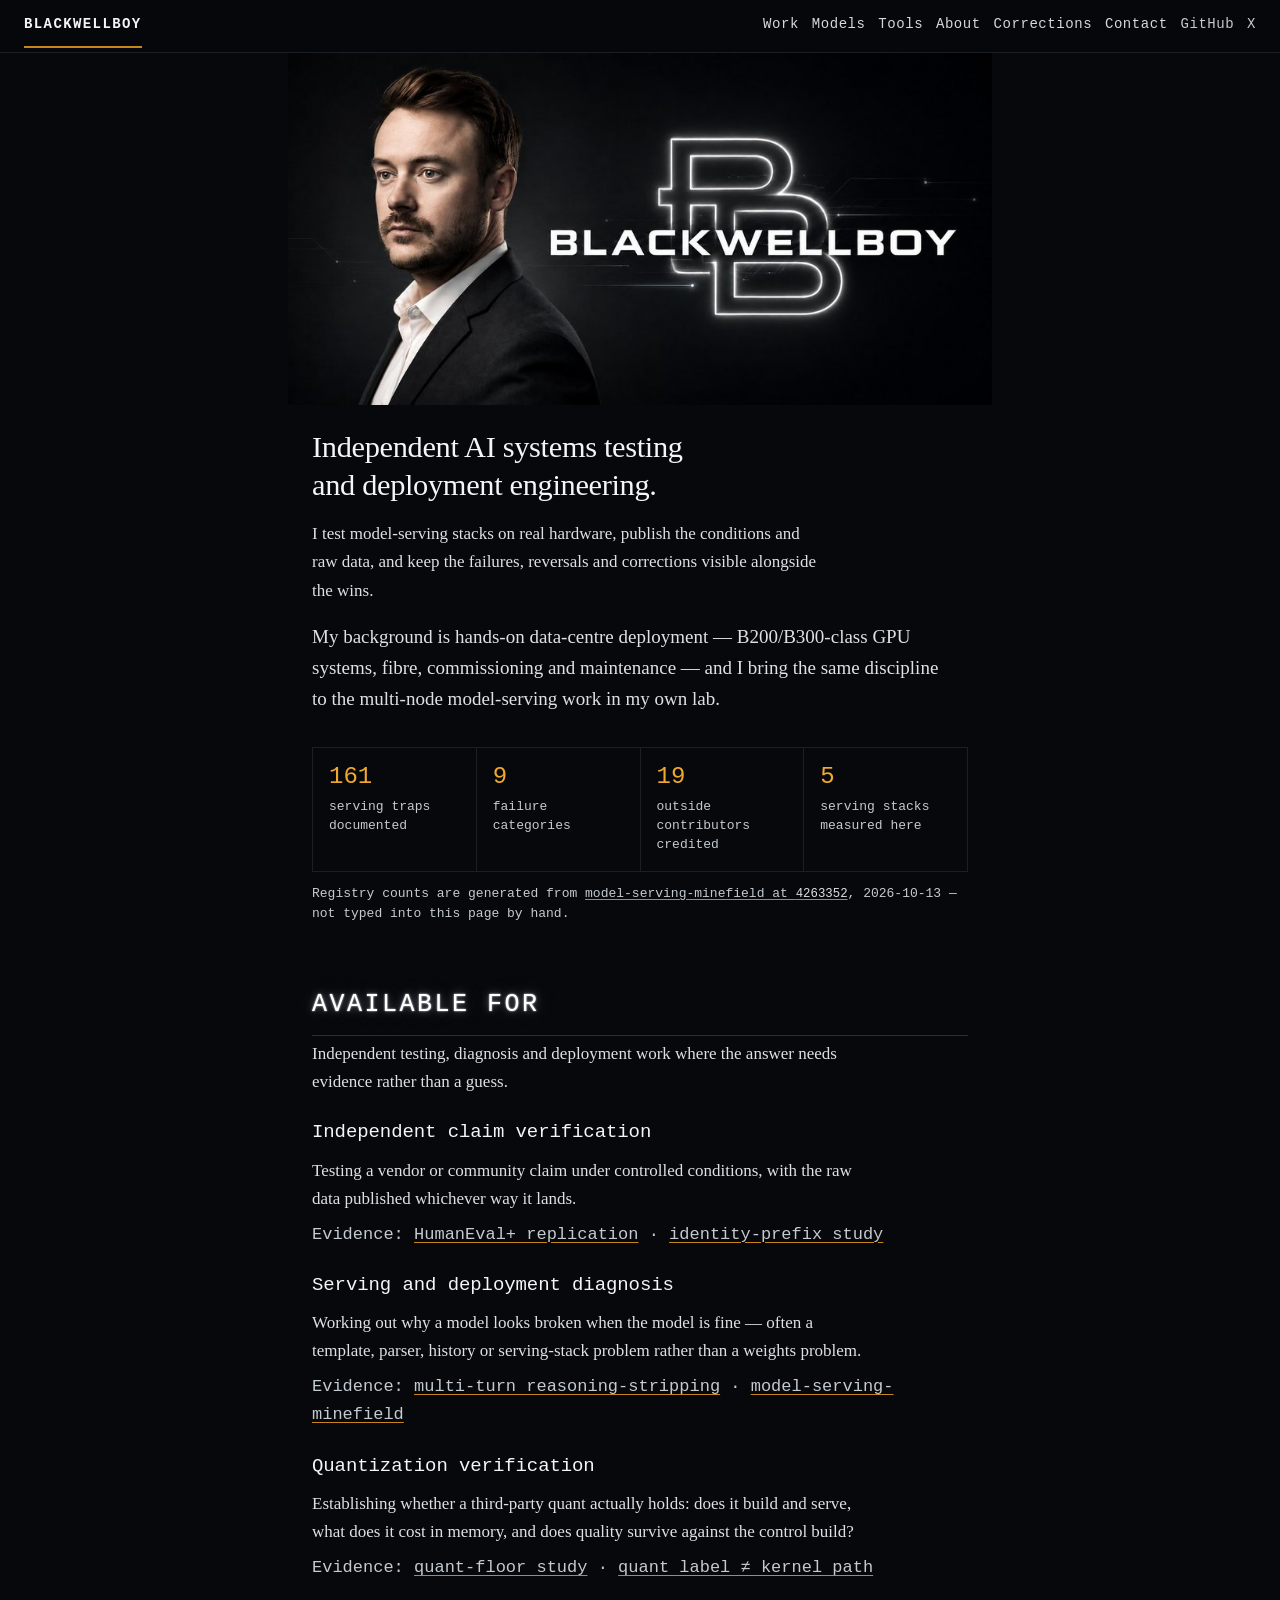
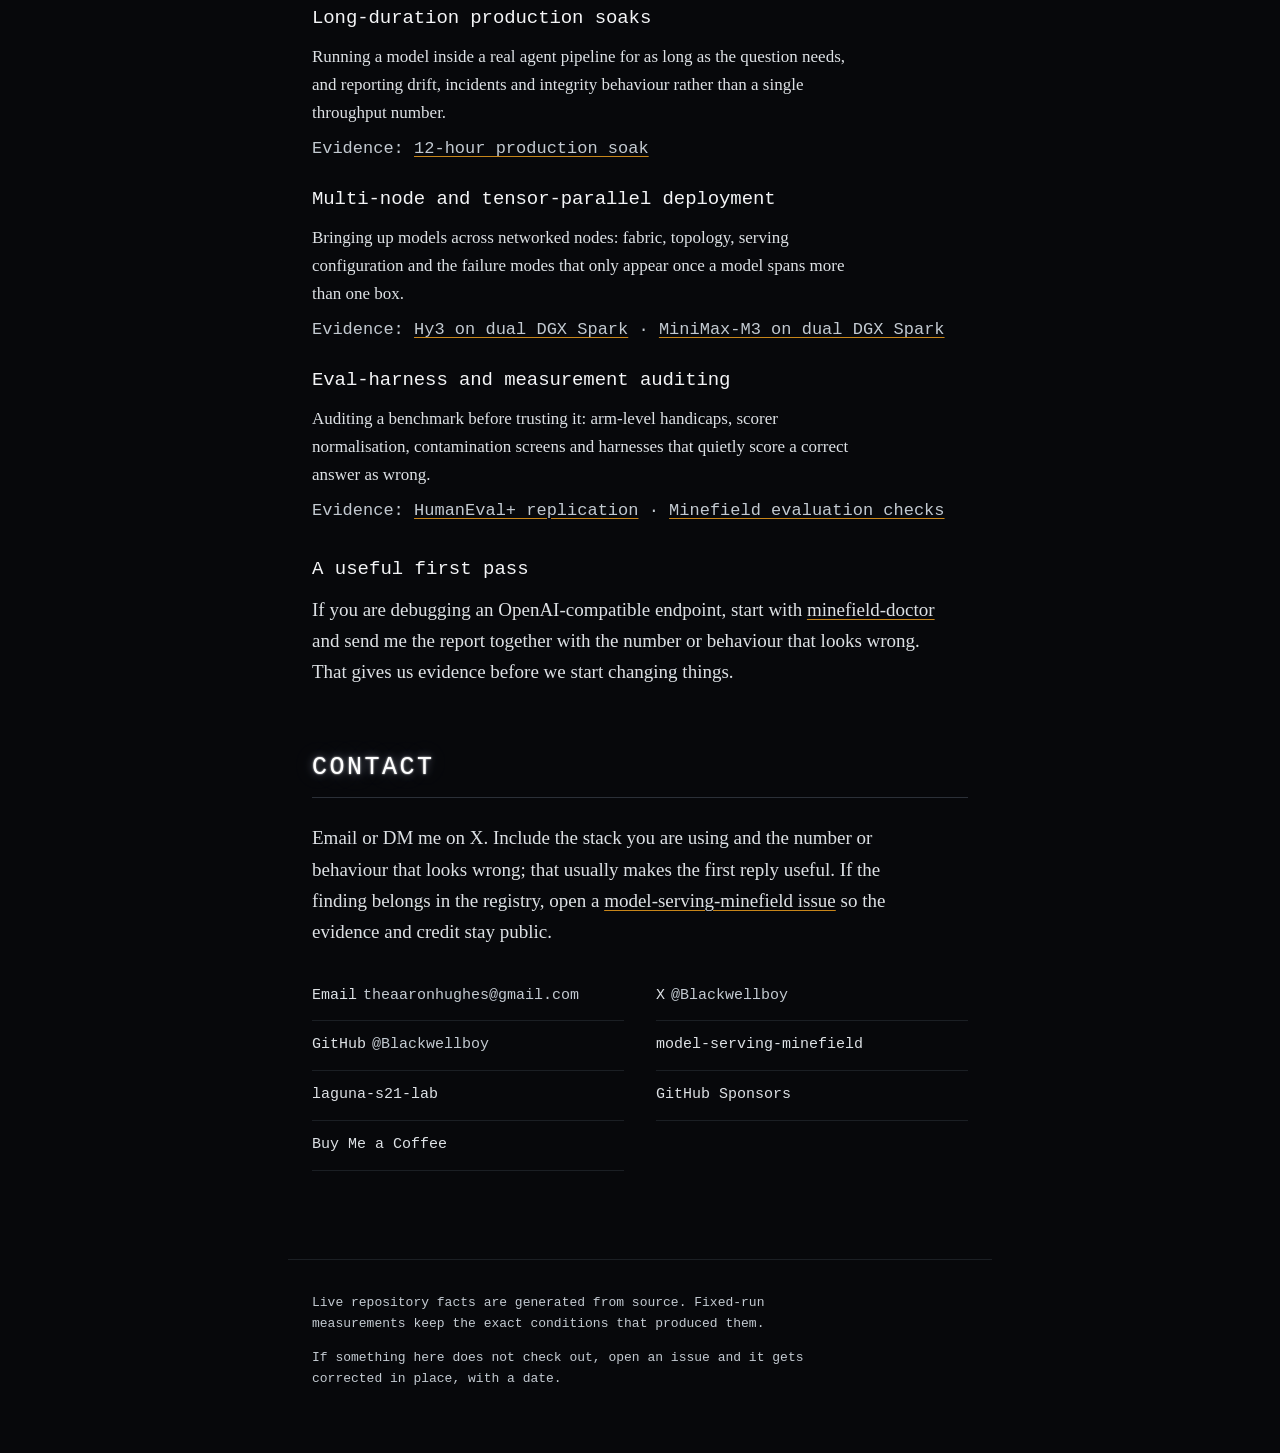
==== index.html @ 688341ec "build: regenerate from registry 4263352" ====
<!DOCTYPE html>
<html lang="en">
<head>
<meta charset="utf-8">
<meta name="viewport" content="width=device-width, initial-scale=1">
<title>Blackwellboy — independent AI systems testing and deployment engineering</title>
<meta name="description" content="Independent AI systems testing, model-serving diagnosis and multi-node deployment engineering. Reproducible measurements, raw data, public corrections and deployment recipes from real hardware.">
<meta name="color-scheme" content="dark">
<meta property="og:type" content="website">
<meta property="og:site_name" content="Blackwellboy">
<meta property="og:title" content="Blackwellboy">
<meta property="og:description" content="Independent AI systems testing and deployment engineering, with reproducible measurements, raw data and public corrections.">
<meta property="og:url" content="https://blackwellboy.github.io/">
<meta property="og:image" content="https://blackwellboy.github.io/blackwellboy.jpg">
<meta property="og:image:width" content="1774">
<meta property="og:image:height" content="887">
<meta property="og:image:alt" content="Blackwellboy">
<meta name="twitter:card" content="summary_large_image">
<meta name="twitter:site" content="@Blackwellboy">
<meta name="twitter:title" content="Blackwellboy">
<meta name="twitter:description" content="Independent AI systems testing and deployment engineering, with reproducible measurements and raw data.">
<meta name="twitter:image" content="https://blackwellboy.github.io/blackwellboy.jpg">
<link rel="canonical" href="https://blackwellboy.github.io/">
<link rel="stylesheet" href="site.css">
</head>
<body>

<nav class="nav" aria-label="Primary">
  <div class="nav-in">
    <a href="index.html" class="brand" aria-current="page">BLACKWELLBOY</a>
    <div class="nav-links">
      <a href="work.html">Work</a>
      <a href="models.html">Models</a>
      <a href="tools.html">Tools</a>
      <a href="about.html">About</a>
      <a href="corrections.html">Corrections</a>
      <a href="index.html#contact">Contact</a>
      <a href="https://github.com/Blackwellboy" class="ext">GitHub</a>
      <a href="https://x.com/Blackwellboy" class="ext x-link">X</a>
    </div>
  </div>
</nav>

<img id="top" class="plate" src="blackwellboy-1400.jpg"
     srcset="blackwellboy-600.jpg 600w, blackwellboy-900.jpg 900w, blackwellboy-1400.jpg 1400w"
     sizes="(min-width: 44em) 44rem, 100vw"
     alt="Blackwellboy" width="1774" height="887" fetchpriority="high" decoding="async">

<main>

  <div class="hero">
    <h1>Independent AI systems testing and deployment engineering.</h1>
    <p class="lede">I test model-serving stacks on real hardware, publish the conditions and raw data, and keep the failures, reversals and corrections visible alongside the wins.</p>
    <p>My background is hands-on data-centre deployment — B200/B300-class GPU systems, fibre, commissioning and maintenance — and I bring the same discipline to the multi-node model-serving work in my own lab.</p>

    <div class="stats">
      <div class="stat"><b>161</b><span>serving traps documented</span></div>
      <div class="stat"><b>9</b><span>failure categories</span></div>
      <div class="stat"><b>19</b><span>outside contributors credited</span></div>
      <div class="stat"><b>5</b><span>serving stacks measured here</span></div>
    </div>
    <p class="counted-at">Registry counts are generated from <a href="https://github.com/Blackwellboy/model-serving-minefield/tree/4263352ed2f170974c61ae621067e58effdcd485">model-serving-minefield at <code>4263352</code></a>, 2026-10-13 — not typed into this page by hand.</p>
  </div>

  <section id="available">
    <h2>Available for</h2>
    <p class="sub">Independent testing, diagnosis and deployment work where the answer needs evidence rather than a guess.</p>

    <div class="caps">
      <div class="cap">
        <h3>Independent claim verification</h3>
        <p>Testing a vendor or community claim under controlled conditions, with the raw data published whichever way it lands.</p>
        <p class="proof">Evidence: <a href="work.html#humaneval">HumanEval+ replication</a> · <a href="work.html#identity-prefix">identity-prefix study</a></p>
      </div>

      <div class="cap">
        <h3>Serving and deployment diagnosis</h3>
        <p>Working out why a model looks broken when the model is fine — often a template, parser, history or serving-stack problem rather than a weights problem.</p>
        <p class="proof">Evidence: <a href="work.html#reasoning-stripping">multi-turn reasoning-stripping</a> · <a href="tools.html">model-serving-minefield</a></p>
      </div>

      <div class="cap">
        <h3>Quantization verification</h3>
        <p>Establishing whether a third-party quant actually holds: does it build and serve, what does it cost in memory, and does quality survive against the control build?</p>
        <p class="proof">Evidence: <a href="https://github.com/Blackwellboy/laguna-s21-lab/tree/main/quant-floor">quant-floor study</a> · <a href="https://github.com/Blackwellboy/model-serving-minefield/blob/main/traps/quantization/10-quant-label-is-not-the-kernel-path.md">quant label ≠ kernel path</a></p>
      </div>

      <div class="cap">
        <h3>Long-duration production soaks</h3>
        <p>Running a model inside a real agent pipeline for as long as the question needs, and reporting drift, incidents and integrity behaviour rather than a single throughput number.</p>
        <p class="proof">Evidence: <a href="work.html#soak">12-hour production soak</a></p>
      </div>

      <div class="cap">
        <h3>Multi-node and tensor-parallel deployment</h3>
        <p>Bringing up models across networked nodes: fabric, topology, serving configuration and the failure modes that only appear once a model spans more than one box.</p>
        <p class="proof">Evidence: <a href="work.html#hy3">Hy3 on dual DGX Spark</a> · <a href="work.html#minimax">MiniMax-M3 on dual DGX Spark</a></p>
      </div>

      <div class="cap">
        <h3>Eval-harness and measurement auditing</h3>
        <p>Auditing a benchmark before trusting it: arm-level handicaps, scorer normalisation, contamination screens and harnesses that quietly score a correct answer as wrong.</p>
        <p class="proof">Evidence: <a href="work.html#humaneval">HumanEval+ replication</a> · <a href="tools.html">Minefield evaluation checks</a></p>
      </div>
    </div>

    <h3 class="sh">A useful first pass</h3>
    <p>If you are debugging an OpenAI-compatible endpoint, start with <a href="https://github.com/Blackwellboy/model-serving-minefield/tree/main/doctor">minefield-doctor</a> and send me the report together with the number or behaviour that looks wrong. That gives us evidence before we start changing things.</p>
  </section>

  <section id="contact">
    <h2>Contact</h2>
    <p>Email or DM me on X. Include the stack you are using and the number or behaviour that looks wrong; that usually makes the first reply useful. If the finding belongs in the registry, open a <a href="https://github.com/Blackwellboy/model-serving-minefield/issues/new/choose">model-serving-minefield issue</a> so the evidence and credit stay public.</p>

    <div class="links" style="margin-top:var(--s5)">
      <a href="mailto:theaaronhughes@gmail.com">Email <span class="host">theaaronhughes@gmail.com</span></a>
      <a href="https://x.com/Blackwellboy">X <span class="host">@Blackwellboy</span></a>
      <a href="https://github.com/Blackwellboy">GitHub <span class="host">@Blackwellboy</span></a>
      <a href="https://github.com/Blackwellboy/model-serving-minefield">model-serving-minefield</a>
      <a href="https://github.com/Blackwellboy/laguna-s21-lab">laguna-s21-lab</a>
      <a href="https://github.com/sponsors/Blackwellboy">GitHub Sponsors</a>
      <a href="https://buymeacoffee.com/blackwellboy">Buy Me a Coffee</a>
    </div>
  </section>

</main>

<footer>
  <p>Live repository facts are generated from source. Fixed-run measurements keep the exact conditions that produced them.</p>
  <p>If something here does not check out, open an issue and it gets corrected in place, with a date.</p>
</footer>

</body>
</html>
---- site.css ----
/* ------------------------------------------------------------------
   Shared Blackwellboy site styles.
   Keep the existing colour system, typography and front-page masthead.
   ------------------------------------------------------------------ */
:root {
  --ground:      #07080b;
  --raise:       #0d0f13;
  --ink:         #f4f5f7;
  --body:        #dde1e5;
  --muted:       #c3cad1;
  --sodium:      #f0a92e;
  --sodium-deep: #c8861a;
  --rule:        #1b1f24;
  --rule-lit:    #2b3038;

  --neon:
    0 0 2px  rgba(255, 255, 255, .95),
    0 0 9px  rgba(226, 236, 255, .42),
    0 0 24px rgba(198, 216, 255, .22),
    0 0 52px rgba(170, 198, 255, .12);

  --serif: Charter, "Bitstream Charter", "Sitka Text", Cambria, Georgia, serif;
  --mono: ui-monospace, "Cascadia Mono", "SF Mono", Menlo, Consolas, monospace;

  --s1: .25rem; --s2: .5rem; --s3: .75rem; --s4: 1rem;
  --s5: 1.5rem; --s6: 2rem; --s7: 3rem; --s8: 4rem; --s9: 5.5rem;

  --shell: 44rem;
  --nav-shell: 82rem;
  --pad: 1.5rem;
  --navh: 3.25rem;
}

*, *::before, *::after { box-sizing: border-box; }
html {
  background: var(--ground);
  -webkit-text-size-adjust: 100%;
  scroll-behavior: smooth;
  scroll-padding-top: calc(var(--navh) + 1rem);
}
@media (prefers-reduced-motion: reduce) { html { scroll-behavior: auto; } }
body {
  margin: 0;
  background: var(--ground);
  color: var(--body);
  font-family: var(--serif);
  font-size: 1.125rem;
  line-height: 1.65;
  font-synthesis-weight: none;
  -webkit-font-smoothing: antialiased;
  overflow-wrap: break-word;
}

a {
  color: inherit;
  text-decoration: underline;
  text-decoration-thickness: 1px;
  text-underline-offset: .18em;
  text-decoration-color: var(--sodium-deep);
}
a:hover { color: var(--sodium); text-decoration-color: var(--sodium); }
a:focus-visible {
  outline: 2px solid var(--sodium);
  outline-offset: 3px;
  border-radius: 2px;
  text-decoration: none;
}

/* --- nav ------------------------------------------------------------ */
.nav {
  position: sticky; top: 0; z-index: 10;
  background: rgba(7, 8, 11, .94);
  border-bottom: 1px solid var(--rule);
  backdrop-filter: saturate(140%) blur(8px);
}
.nav-in {
  max-width: var(--nav-shell); margin: 0 auto; padding: 0 var(--pad);
  min-height: var(--navh);
  display: flex; align-items: center;
}
.nav-links {
  margin-left: auto;
  display: flex; align-items: center; justify-content: flex-end;
  gap: clamp(.65rem, 1vw, 1.05rem);
}
.nav a {
  font-family: var(--mono); font-size: .875rem; letter-spacing: .04em;
  color: #d3d9de;
  text-decoration: none; white-space: nowrap;
  display: flex; align-items: center; min-height: 44px;
  border-bottom: 2px solid transparent;
}
.nav a:hover { color: var(--sodium); border-bottom-color: var(--sodium-deep); }
.nav a[aria-current="page"] { color: var(--ink); border-bottom-color: var(--sodium-deep); }
.nav .brand { flex: 0 0 auto; font-weight: 600; color: var(--ink); letter-spacing: .1em; }
.nav .ext { color: var(--muted); }

/* --- masthead ------------------------------------------------------- */
.plate {
  display: block; width: 100%; height: auto;
  max-width: var(--shell); margin: 0 auto;
  aspect-ratio: 1774 / 887;
}

main { max-width: var(--shell); margin: 0 auto; padding: 0 var(--pad) var(--s8); }
main > section { margin-top: var(--s8); }

.hero { margin-top: var(--s5); }
h1 {
  margin: 0; font-weight: 400;
  font-size: clamp(1.5rem, 1.13rem + 1.6vw, 1.9rem);
  line-height: 1.24; letter-spacing: -.011em;
  color: var(--ink); text-wrap: balance;
}
.lede { margin: var(--s4) 0 0; font-size: 1.0625rem; color: var(--body); max-width: 60ch; }

.page-head {
  margin-top: var(--s7);
  padding-bottom: var(--s6);
  border-bottom: 1px solid var(--rule-lit);
}
.page-head .eyebrow {
  margin: 0 0 var(--s2);
  font-family: var(--mono); font-size: .75rem; line-height: 1.4;
  letter-spacing: .1em; text-transform: uppercase; color: var(--muted);
}
.page-head h1 {
  font-size: clamp(1.8rem, 1.35rem + 2vw, 2.35rem);
  line-height: 1.16;
}
.page-head .lede { max-width: 62ch; }
.page-head + section, .page-head + nav + section { margin-top: var(--s7); }

.stats {
  margin-top: var(--s6);
  display: grid; grid-template-columns: repeat(2, 1fr);
  gap: 1px; background: var(--rule); border: 1px solid var(--rule);
}
.stat { background: var(--ground); padding: var(--s4); }
.stat b {
  display: block; font-family: var(--mono);
  font-size: 1.5rem; font-weight: 500; line-height: 1.1;
  color: var(--sodium); font-variant-numeric: tabular-nums;
}
.stat span {
  display: block; margin-top: var(--s2);
  font-family: var(--mono); font-size: .8125rem; line-height: 1.45; color: var(--muted);
}
.counted-at {
  margin-top: var(--s3);
  font-family: var(--mono); font-size: .8125rem; line-height: 1.6;
  color: var(--muted); max-width: none;
}
.counted-at code { font-family: var(--mono); font-size: .95em; color: var(--body); white-space: nowrap; }

/* --- section headings ----------------------------------------------- */
section > h2 {
  margin: 0 0 var(--s5); padding-bottom: .9rem;
  border-bottom: 1px solid var(--rule-lit);
  font-family: var(--mono);
  font-size: clamp(1.375rem, 1.15rem + .95vw, 1.5625rem);
  font-weight: 500; line-height: 1.25;
  text-transform: uppercase; letter-spacing: .1em;
  color: #fff; text-shadow: var(--neon);
}
.sub {
  margin: calc(var(--s5) * -1 + var(--s1)) 0 var(--s5);
  font-size: 1.0625rem; color: var(--body); max-width: 64ch;
}

p { margin: 0; max-width: 66ch; }
p + p { margin-top: var(--s4); }
h3.sh {
  margin: var(--s6) 0 var(--s3);
  font-family: var(--mono); font-size: 1.1875rem; font-weight: 500;
  line-height: 1.3; color: var(--ink);
}

.card h3, .cap h3, .model-card h3, .compact-card h3, .failure h3, .test-tile h3 {
  margin: 0 0 var(--s3);
  font-family: var(--mono); font-size: 1.1875rem; font-weight: 500;
  line-height: 1.3; letter-spacing: -.005em; color: var(--ink);
}
.card .kicker {
  margin: 0 0 var(--s2);
  font-family: var(--mono); font-size: .75rem; line-height: 1.4;
  letter-spacing: .08em; text-transform: uppercase; color: var(--muted);
}

.cards { display: grid; gap: var(--s4); }
.card {
  background: var(--raise); border: 1px solid var(--rule);
  border-left: 2px solid var(--sodium-deep); padding: var(--s5);
}
.card p:not(.cond) { font-size: 1.0625rem; }
.card.featured { border-left-width: 3px; }

.m {
  font-family: var(--mono); font-weight: 500; font-size: .94em;
  font-variant-numeric: tabular-nums; color: var(--sodium); white-space: nowrap;
}

.cond {
  margin-top: var(--s4); padding-top: var(--s3);
  border-top: 1px solid var(--rule-lit);
  font-family: var(--mono); font-size: .875rem; line-height: 1.6;
  color: var(--muted); font-variant-numeric: tabular-nums;
}
.cond b {
  display: block; font-weight: 500; color: #e8ebee;
  letter-spacing: .06em; text-transform: uppercase;
  font-size: .78rem; margin-bottom: var(--s1);
}

details.evidence {
  margin-top: var(--s4);
  padding-top: var(--s3);
  border-top: 1px solid var(--rule-lit);
  color: var(--muted);
}
details.evidence summary {
  cursor: pointer;
  width: fit-content;
  font-family: var(--mono); font-size: .8125rem; line-height: 1.5;
  letter-spacing: .04em; color: var(--body);
}
details.evidence summary:hover { color: var(--sodium); }
details.evidence .cond { margin-top: var(--s3); padding-top: 0; border-top: 0; }

.caps { display: grid; gap: var(--s5); }
.cap p { font-size: 1.0625rem; }
.proof { margin-top: var(--s2); font-family: var(--mono); font-size: .8125rem; color: var(--muted); }

.plain { margin: 0; padding: 0; list-style: none; display: grid; gap: var(--s4); }
.plain > li { padding-left: var(--s4); border-left: 2px solid var(--rule-lit); max-width: 66ch; }
.plain > li > b { color: var(--ink); font-weight: 600; }

.links { display: grid; grid-template-columns: 1fr; }
.links a {
  padding: var(--s3) 0; border-bottom: 1px solid var(--rule);
  font-family: var(--mono); font-size: .9375rem;
  text-decoration: none; color: var(--body); min-height: 44px;
  display: flex; align-items: center;
}
.links a:hover { color: var(--sodium); }
.links .host { color: var(--muted); margin-left: .4em; }

/* --- section jump --------------------------------------------------- */
.section-jump {
  margin-top: var(--s5);
  display: flex; flex-wrap: wrap; gap: var(--s2);
}
.section-jump a {
  font-family: var(--mono); font-size: .8125rem; text-decoration: none;
  border: 1px solid var(--rule-lit); padding: .45rem .7rem; color: var(--muted);
}
.section-jump a:hover { border-color: var(--sodium-deep); color: var(--sodium); }

/* --- featured work / model receipts -------------------------------- */
.featured-grid, .model-grid { display: grid; gap: var(--s4); }
.model-card {
  background: var(--raise); border: 1px solid var(--rule); border-left: 3px solid var(--sodium-deep);
  padding: var(--s5);
}
.model-card > p { font-size: 1.0625rem; }
.model-top {
  display: flex; gap: var(--s3); align-items: center; justify-content: space-between;
  flex-wrap: wrap; margin-bottom: var(--s3);
}
.badge {
  display: inline-block; width: fit-content;
  font-family: var(--mono); font-size: .7rem; line-height: 1.3;
  letter-spacing: .075em; text-transform: uppercase;
  color: #f2d39e; border: 1px solid #5d431f; background: #151109;
  padding: .28rem .46rem;
}
.badge.quiet { color: var(--muted); border-color: var(--rule-lit); background: transparent; }
.model-size {
  font-family: var(--mono); font-size: .78rem; color: var(--muted);
}
.receipt {
  margin-top: var(--s4);
  display: grid; grid-template-columns: 1fr; gap: 1px;
  background: var(--rule); border: 1px solid var(--rule);
}
.receipt span {
  background: var(--ground); padding: .65rem .75rem;
  font-family: var(--mono); font-size: .76rem; line-height: 1.45; color: var(--muted);
}
.receipt b { color: var(--body); font-weight: 500; display: block; font-size: .68rem; text-transform: uppercase; letter-spacing: .06em; }
.evidence-links { margin-top: var(--s3); font-family: var(--mono); font-size: .8125rem !important; color: var(--muted); }
.note {
  margin-top: var(--s4); padding-left: var(--s4); border-left: 2px solid var(--rule-lit);
  font-size: .9375rem; color: var(--muted);
}

/* --- compact model wall -------------------------------------------- */
.compact-grid { display: grid; gap: var(--s3); }
.compact-card {
  border: 1px solid var(--rule); background: var(--raise); padding: var(--s4);
}
.compact-card h3 { margin-top: var(--s2); }
.compact-card p { font-size: .98rem; }
.compact-card .proof { font-size: .78rem; }
.legend-grid { display: grid; gap: 1px; border: 1px solid var(--rule); background: var(--rule); }
.legend-grid > div { background: var(--ground); padding: var(--s4); }
.legend-grid b { display: block; font-family: var(--mono); font-size: .85rem; color: var(--ink); }
.legend-grid span { display: block; margin-top: var(--s2); font-size: .95rem; color: var(--muted); }

/* --- failure files -------------------------------------------------- */
.failure-grid { display: grid; gap: var(--s3); }
.failure {
  padding: var(--s4); border: 1px solid var(--rule); border-top: 2px solid var(--rule-lit);
  background: #090b0e;
}
.failure-tag {
  display: block; margin-bottom: var(--s2); font-family: var(--mono); font-size: .7rem;
  text-transform: uppercase; letter-spacing: .08em; color: var(--sodium);
}
.failure p { font-size: .98rem; }
.failure > a { display: inline-block; margin-top: var(--s3); font-family: var(--mono); font-size: .78rem; }

/* --- repository strip ---------------------------------------------- */
.repo-strip { display: grid; gap: 1px; border: 1px solid var(--rule); background: var(--rule); }
.repo-strip a {
  background: var(--raise); padding: var(--s4); text-decoration: none; min-height: 72px;
  display: flex; flex-direction: column; justify-content: center;
}
.repo-strip a:hover { background: #11141a; }
.repo-strip b { font-family: var(--mono); font-size: .92rem; color: var(--ink); font-weight: 500; }
.repo-strip span { margin-top: var(--s1); font-family: var(--mono); font-size: .76rem; color: var(--muted); }

/* --- tools workflow ------------------------------------------------- */
.workflow {
  display: grid; gap: 1px; border: 1px solid var(--rule); background: var(--rule);
}
.workflow a {
  background: var(--raise); padding: var(--s4); text-decoration: none;
  display: grid; grid-template-columns: auto 1fr; column-gap: var(--s3); align-items: start;
}
.workflow a:hover { background: #11141a; }
.workflow span {
  grid-row: 1 / span 2; font-family: var(--mono); font-size: .78rem; color: var(--sodium);
  padding-top: .12rem;
}
.workflow b { font-family: var(--mono); font-size: .95rem; font-weight: 500; color: var(--ink); }
.workflow small { display: block; margin-top: .1rem; font-family: var(--mono); font-size: .73rem; color: var(--muted); }

/* --- about / test taxonomy ----------------------------------------- */
.tile-grid { display: grid; gap: var(--s3); }
.test-tile {
  border: 1px solid var(--rule); background: var(--raise); padding: var(--s4);
}
.test-tile > span {
  display: block; margin-bottom: var(--s2); font-family: var(--mono); font-size: .72rem; color: var(--sodium);
}
.test-tile p { font-size: .98rem; color: var(--body); }
.two-col { display: grid; gap: var(--s6); }
.two-col h3.sh { margin-top: 0; }
.spec-list { display: grid; gap: 1px; border: 1px solid var(--rule); background: var(--rule); }
.spec-list > div { background: var(--ground); padding: var(--s3) var(--s4); }
.spec-list b { display: block; font-family: var(--mono); font-size: .85rem; color: var(--ink); }
.spec-list span { display: block; margin-top: var(--s1); font-size: .92rem; color: var(--muted); }
.runtime-tags { display: flex; flex-wrap: wrap; gap: var(--s2); margin-top: var(--s4); }
.runtime-tags span {
  font-family: var(--mono); font-size: .76rem; color: var(--body);
  border: 1px solid var(--rule-lit); padding: .35rem .55rem;
}

footer {
  max-width: var(--shell); margin: 0 auto;
  padding: var(--s6) var(--pad) var(--s8);
  border-top: 1px solid var(--rule);
  font-family: var(--mono); font-size: .8125rem; line-height: 1.65; color: var(--muted);
}
footer p { max-width: 64ch; }
footer p + p { margin-top: var(--s3); }

@media (min-width: 44em) {
  body { font-size: 1.1875rem; }
  main { padding-bottom: var(--s9); }
  .stats { grid-template-columns: repeat(4, 1fr); }
  .links { grid-template-columns: 1fr 1fr; column-gap: var(--s6); }
  .receipt { grid-template-columns: 1fr 1fr; }
  .compact-grid, .failure-grid, .tile-grid { grid-template-columns: 1fr 1fr; }
  .legend-grid { grid-template-columns: 1fr 1fr; }
  .repo-strip { grid-template-columns: 1fr 1fr; }
  .workflow { grid-template-columns: 1fr 1fr; }
  .two-col { grid-template-columns: 1fr 1fr; }
}

@media (max-width: 47.99em) {
  :root { --navh: 7.5rem; }
  .nav-in {
    align-items: flex-start;
    flex-wrap: wrap;
    padding-top: .15rem;
    padding-bottom: .3rem;
  }
  .nav .brand {
    flex: 0 0 100%;
    min-height: 2.25rem;
  }
  .nav-links {
    width: 100%; margin-left: 0;
    justify-content: flex-start;
    flex-wrap: wrap;
    column-gap: .9rem; row-gap: 0;
  }
  .nav-links a { min-height: 2.35rem; font-size: .82rem; }
  .nav .x-link { display: none; }
  .page-head { margin-top: var(--s6); }
}

@media (prefers-contrast: more) {
  :root { --muted: var(--body); --rule: var(--rule-lit); --sodium-deep: var(--sodium); }
}
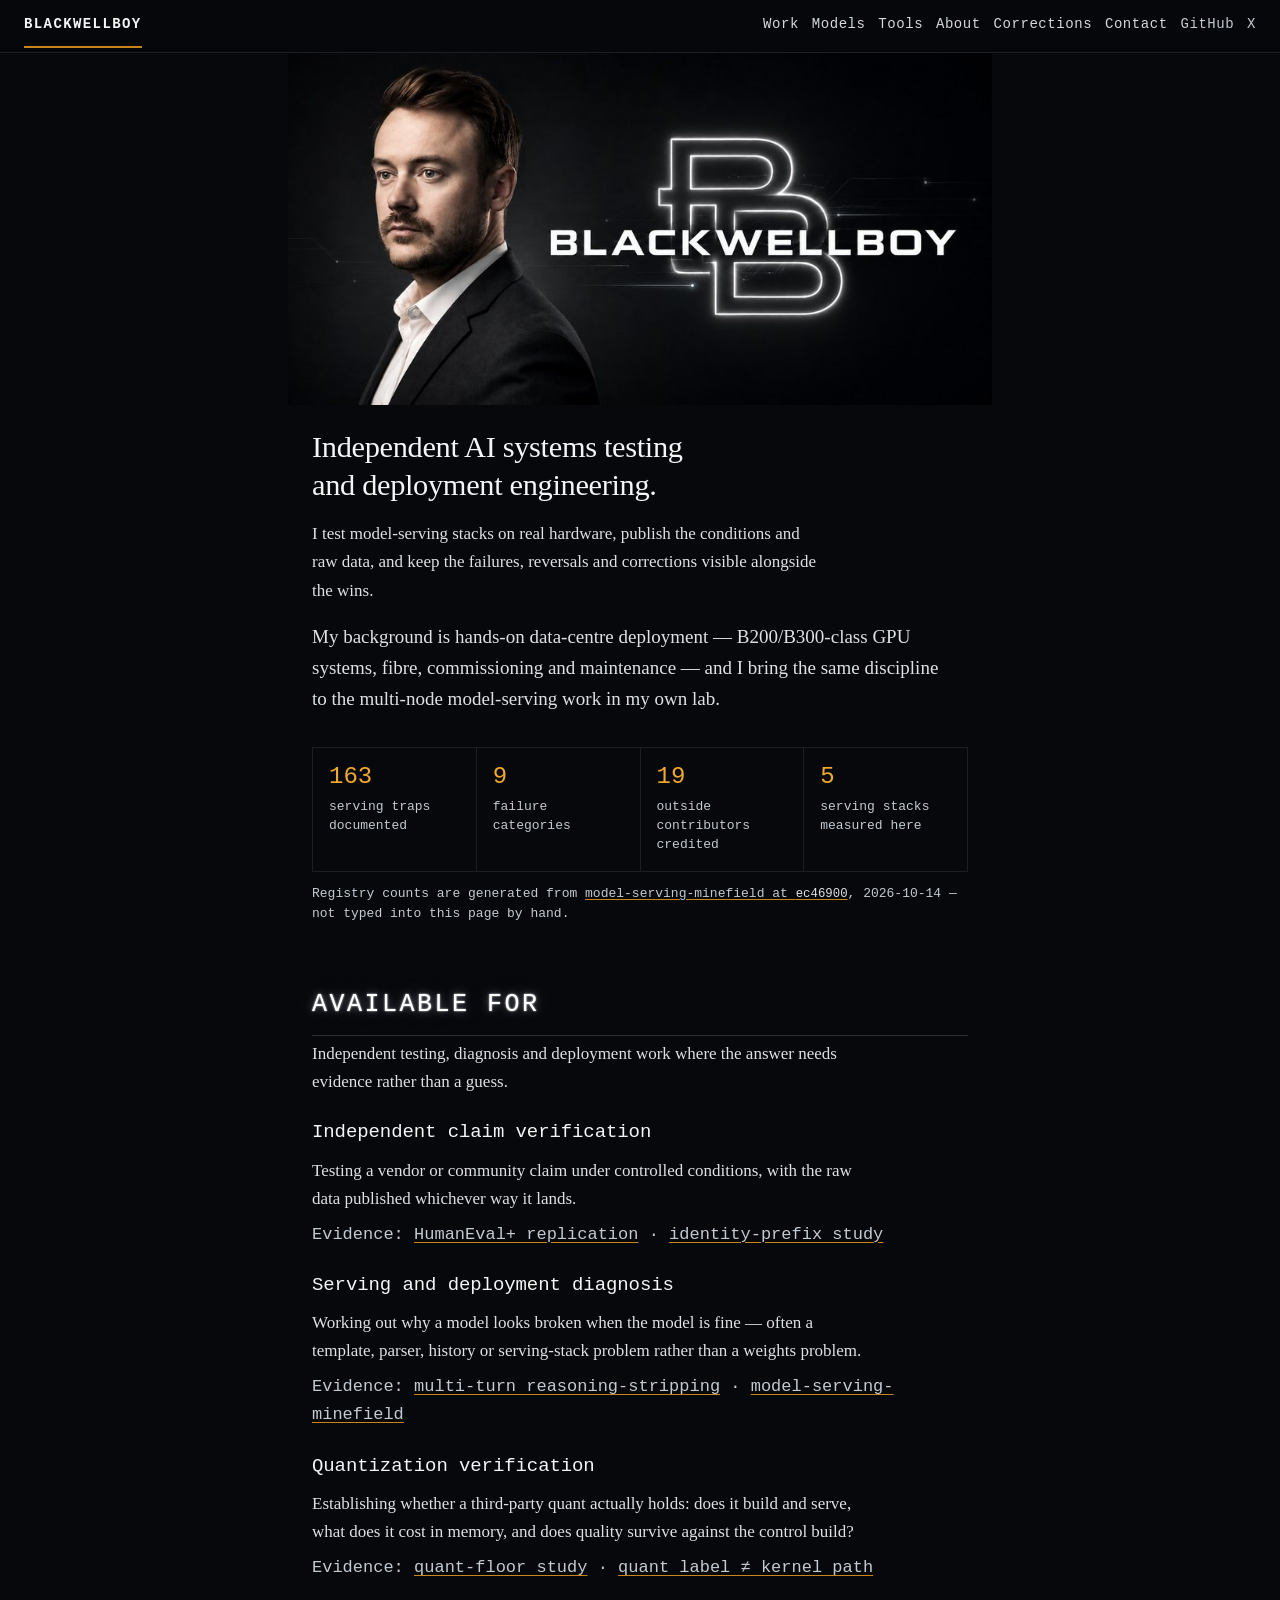
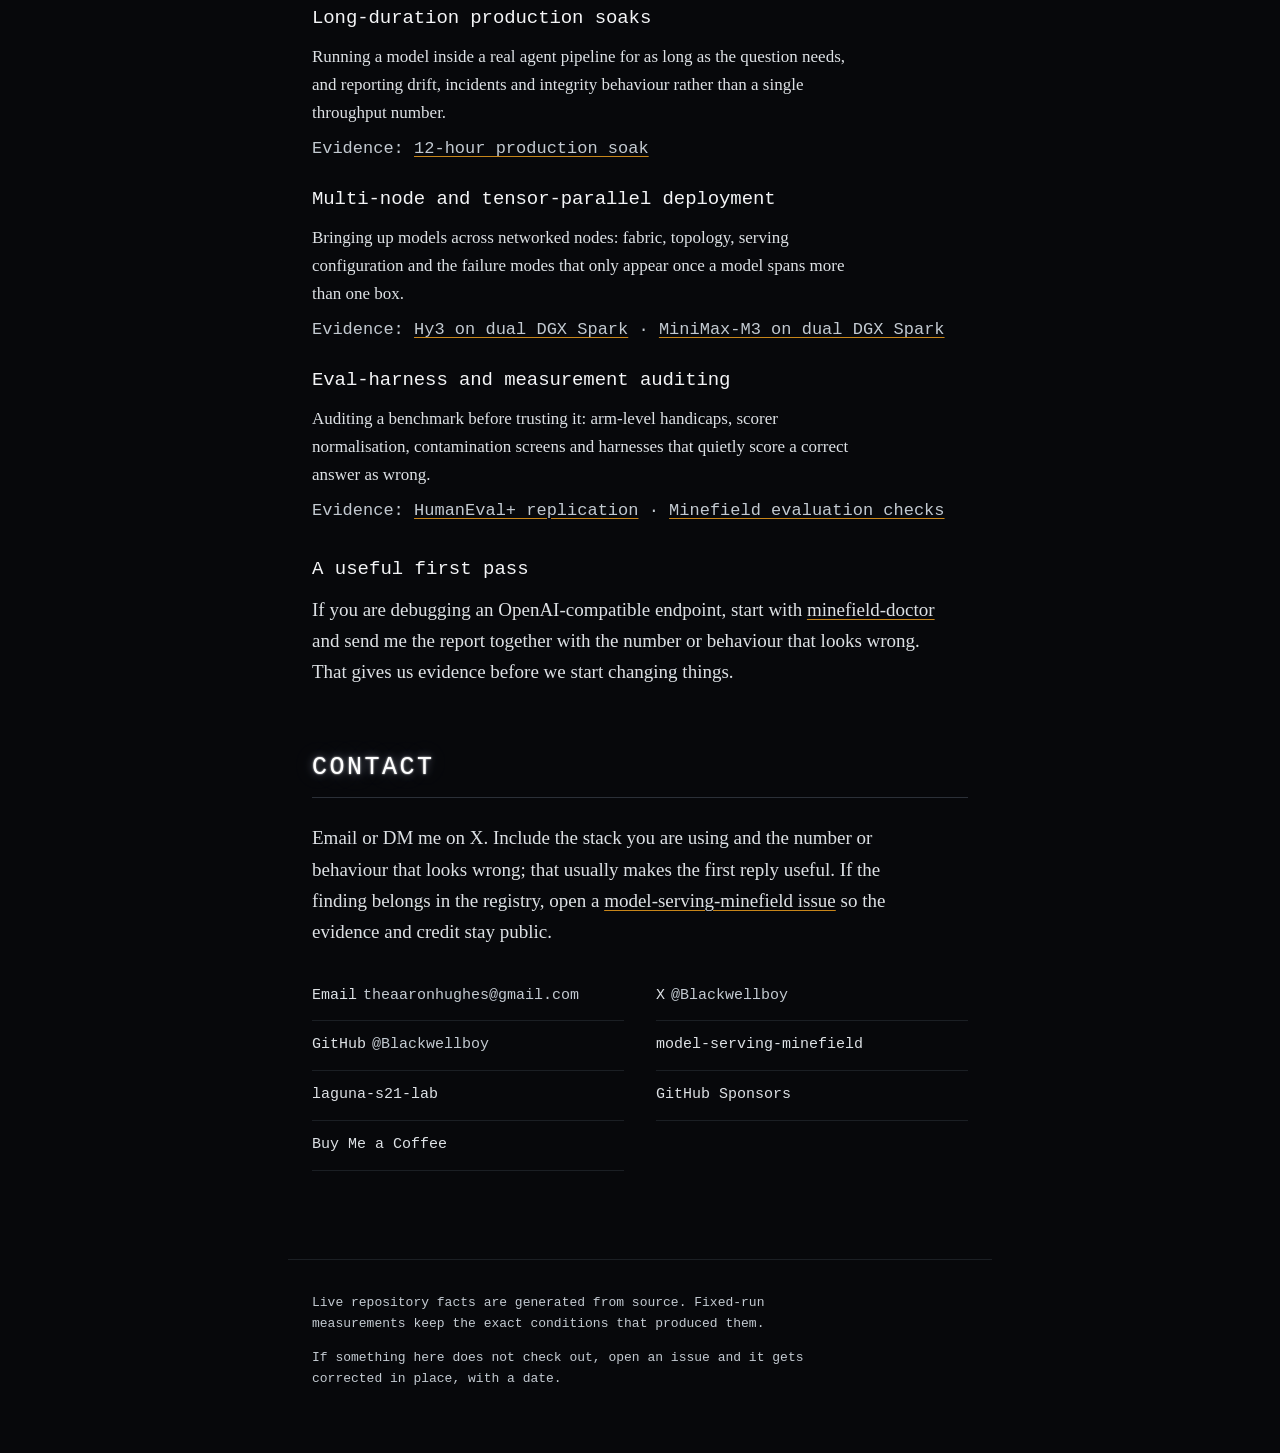
==== commit 3e5f5f7e: "build: regenerate from registry ec46900" ====
--- a/index.html
+++ b/index.html
@@ -54,12 +54,12 @@
     <p>My background is hands-on data-centre deployment — B200/B300-class GPU systems, fibre, commissioning and maintenance — and I bring the same discipline to the multi-node model-serving work in my own lab.</p>
 
     <div class="stats">
-      <div class="stat"><b>161</b><span>serving traps documented</span></div>
+      <div class="stat"><b>163</b><span>serving traps documented</span></div>
       <div class="stat"><b>9</b><span>failure categories</span></div>
       <div class="stat"><b>19</b><span>outside contributors credited</span></div>
       <div class="stat"><b>5</b><span>serving stacks measured here</span></div>
     </div>
-    <p class="counted-at">Registry counts are generated from <a href="https://github.com/Blackwellboy/model-serving-minefield/tree/4263352ed2f170974c61ae621067e58effdcd485">model-serving-minefield at <code>4263352</code></a>, 2026-10-13 — not typed into this page by hand.</p>
+    <p class="counted-at">Registry counts are generated from <a href="https://github.com/Blackwellboy/model-serving-minefield/tree/ec469007e530bae5de6328c25e848a82b479c79b">model-serving-minefield at <code>ec46900</code></a>, 2026-10-14 — not typed into this page by hand.</p>
   </div>
 
   <section id="available">
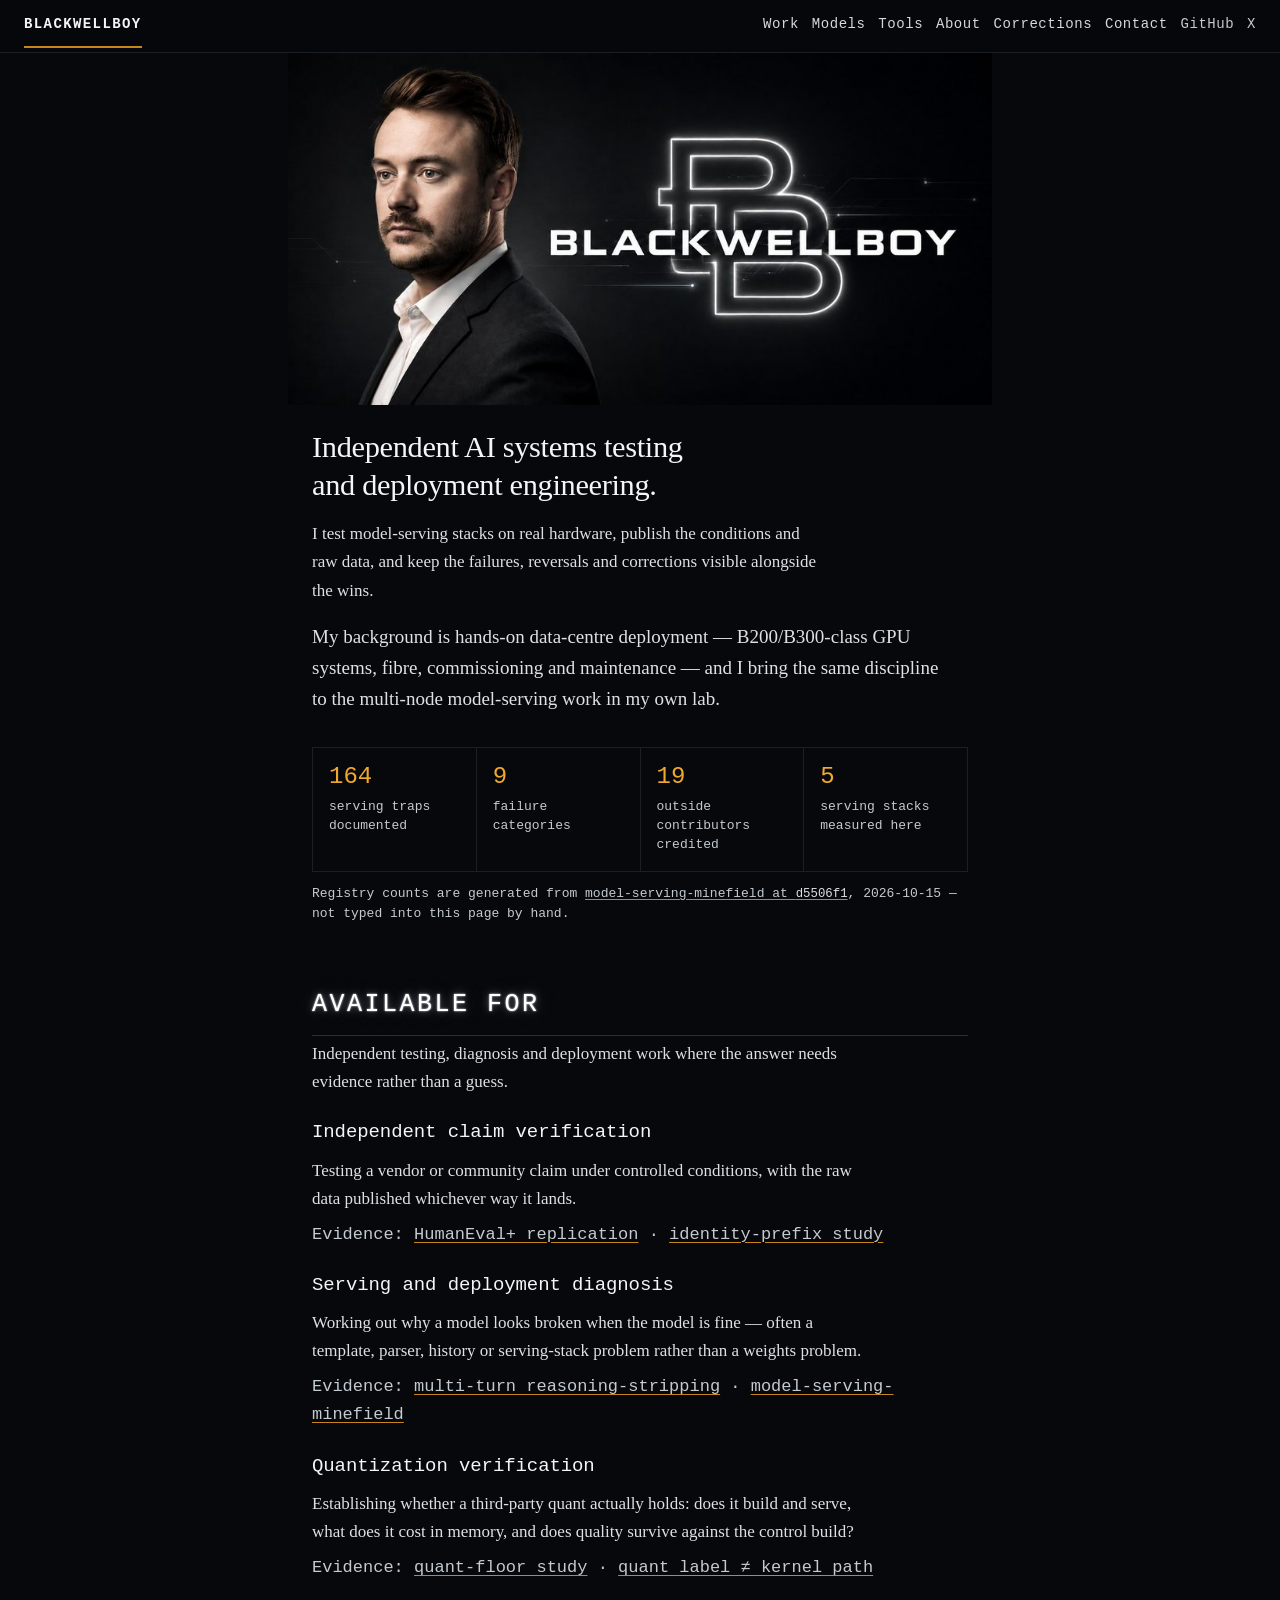
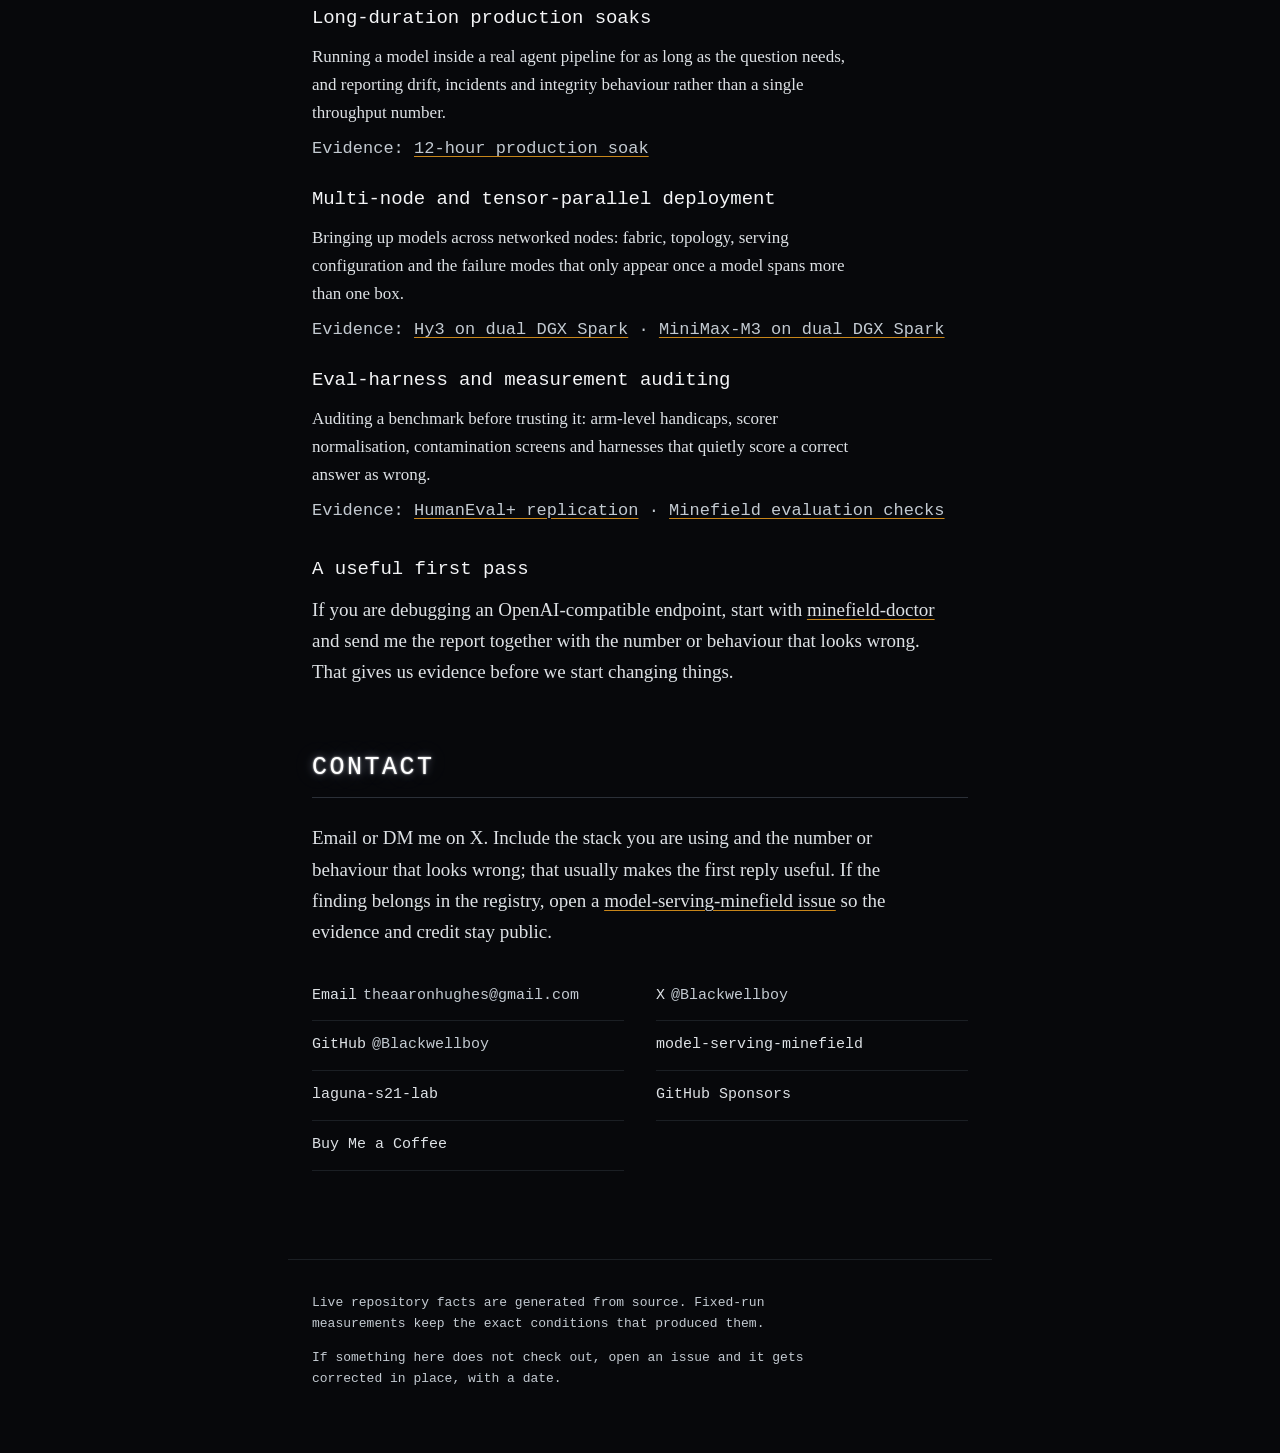
==== commit d136bd01: "build: regenerate from registry d5506f1" ====
--- a/index.html
+++ b/index.html
@@ -54,12 +54,12 @@
     <p>My background is hands-on data-centre deployment — B200/B300-class GPU systems, fibre, commissioning and maintenance — and I bring the same discipline to the multi-node model-serving work in my own lab.</p>
 
     <div class="stats">
-      <div class="stat"><b>163</b><span>serving traps documented</span></div>
+      <div class="stat"><b>164</b><span>serving traps documented</span></div>
       <div class="stat"><b>9</b><span>failure categories</span></div>
       <div class="stat"><b>19</b><span>outside contributors credited</span></div>
       <div class="stat"><b>5</b><span>serving stacks measured here</span></div>
     </div>
-    <p class="counted-at">Registry counts are generated from <a href="https://github.com/Blackwellboy/model-serving-minefield/tree/ec469007e530bae5de6328c25e848a82b479c79b">model-serving-minefield at <code>ec46900</code></a>, 2026-10-14 — not typed into this page by hand.</p>
+    <p class="counted-at">Registry counts are generated from <a href="https://github.com/Blackwellboy/model-serving-minefield/tree/d5506f1116c8b1edcf764ee2f50aa5c8918a7398">model-serving-minefield at <code>d5506f1</code></a>, 2026-10-15 — not typed into this page by hand.</p>
   </div>
 
   <section id="available">
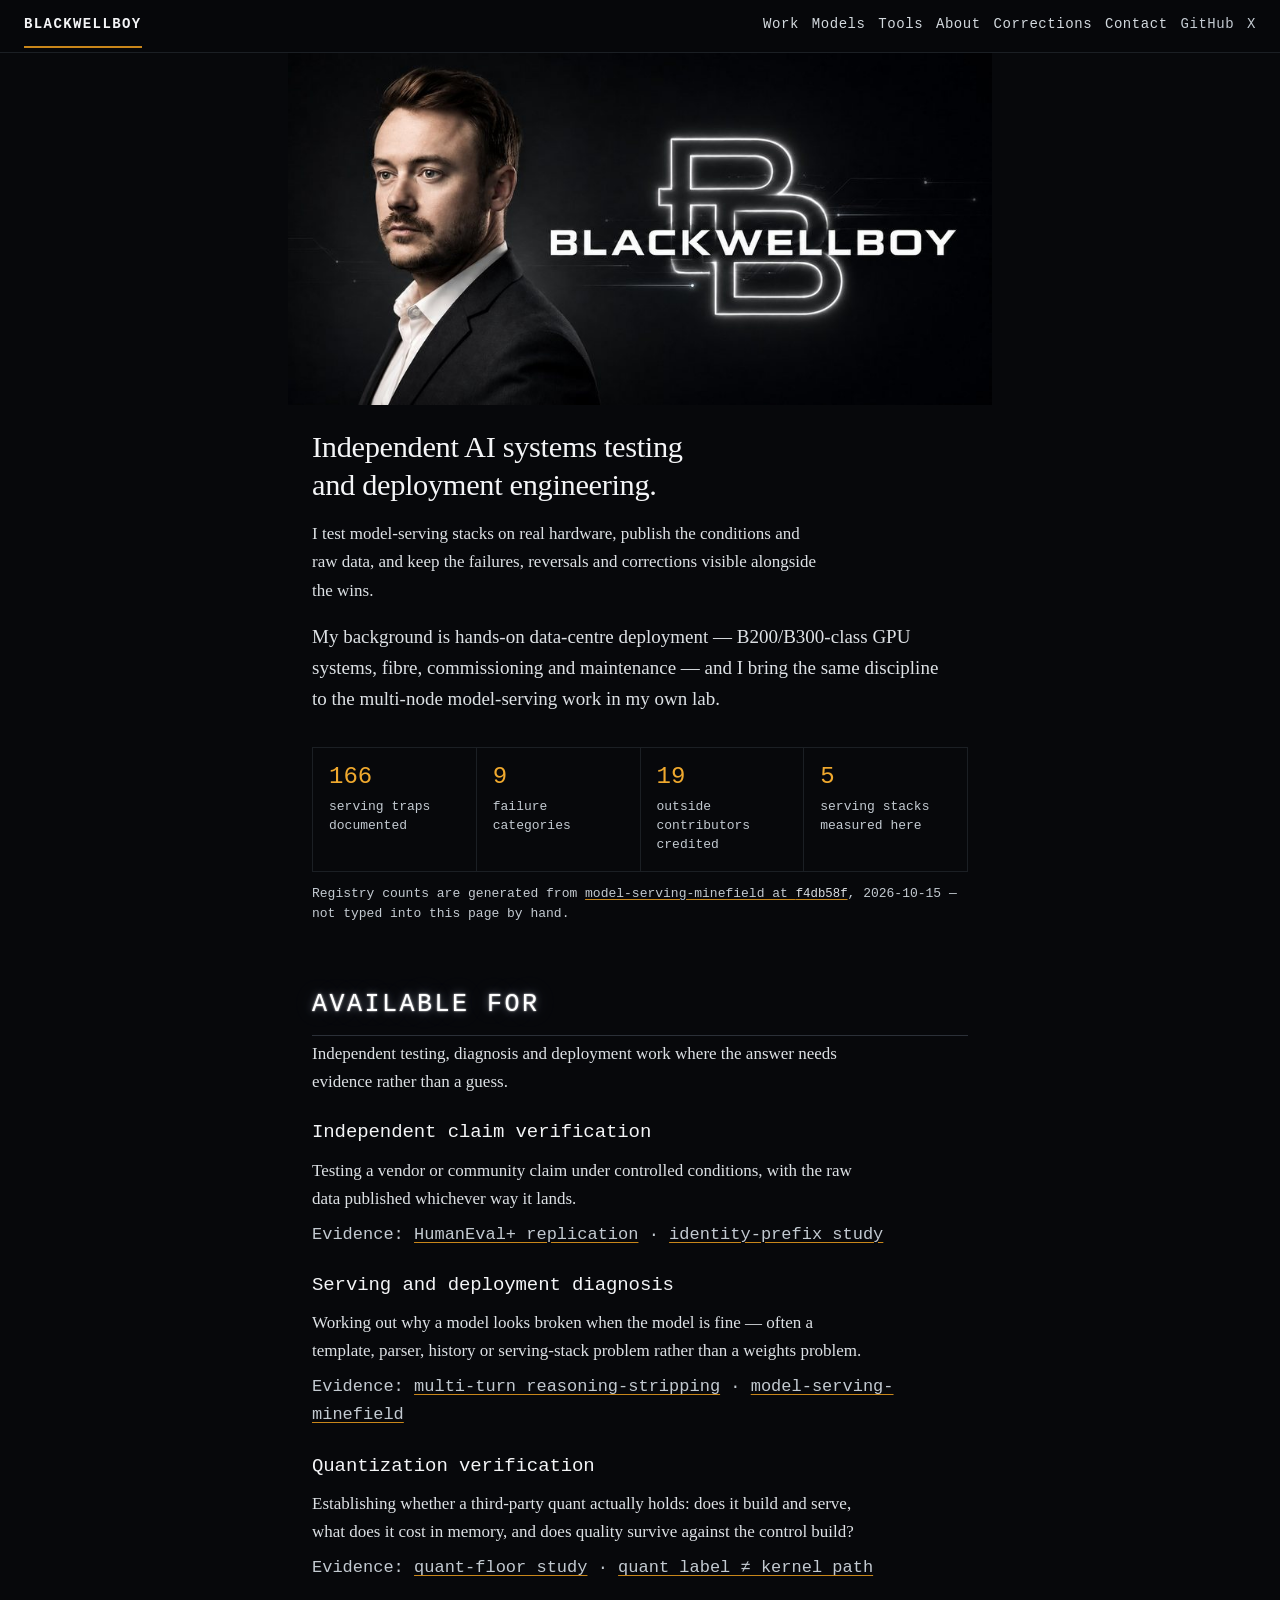
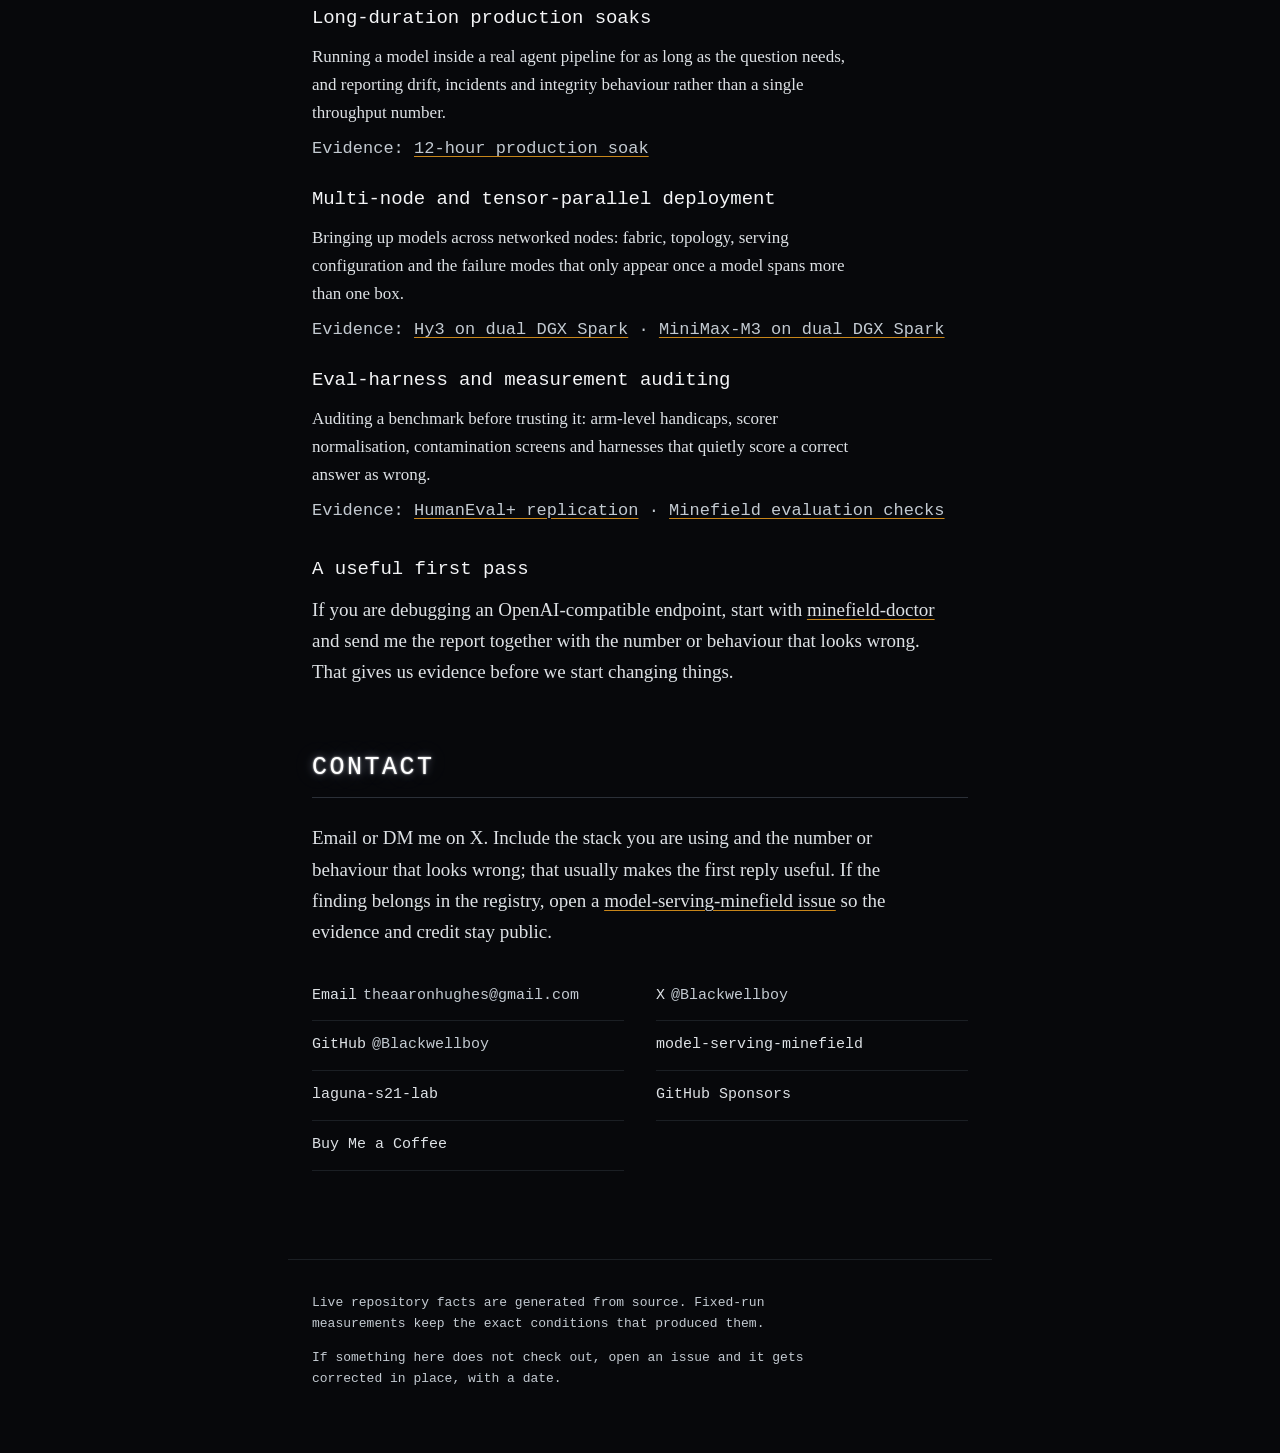
==== commit 4d88b95e: "build: regenerate from registry f4db58f" ====
--- a/index.html
+++ b/index.html
@@ -54,12 +54,12 @@
     <p>My background is hands-on data-centre deployment — B200/B300-class GPU systems, fibre, commissioning and maintenance — and I bring the same discipline to the multi-node model-serving work in my own lab.</p>
 
     <div class="stats">
-      <div class="stat"><b>164</b><span>serving traps documented</span></div>
+      <div class="stat"><b>166</b><span>serving traps documented</span></div>
       <div class="stat"><b>9</b><span>failure categories</span></div>
       <div class="stat"><b>19</b><span>outside contributors credited</span></div>
       <div class="stat"><b>5</b><span>serving stacks measured here</span></div>
     </div>
-    <p class="counted-at">Registry counts are generated from <a href="https://github.com/Blackwellboy/model-serving-minefield/tree/d5506f1116c8b1edcf764ee2f50aa5c8918a7398">model-serving-minefield at <code>d5506f1</code></a>, 2026-10-15 — not typed into this page by hand.</p>
+    <p class="counted-at">Registry counts are generated from <a href="https://github.com/Blackwellboy/model-serving-minefield/tree/f4db58fb1e2411ca336b6ee0c298357b17a39a05">model-serving-minefield at <code>f4db58f</code></a>, 2026-10-15 — not typed into this page by hand.</p>
   </div>
 
   <section id="available">
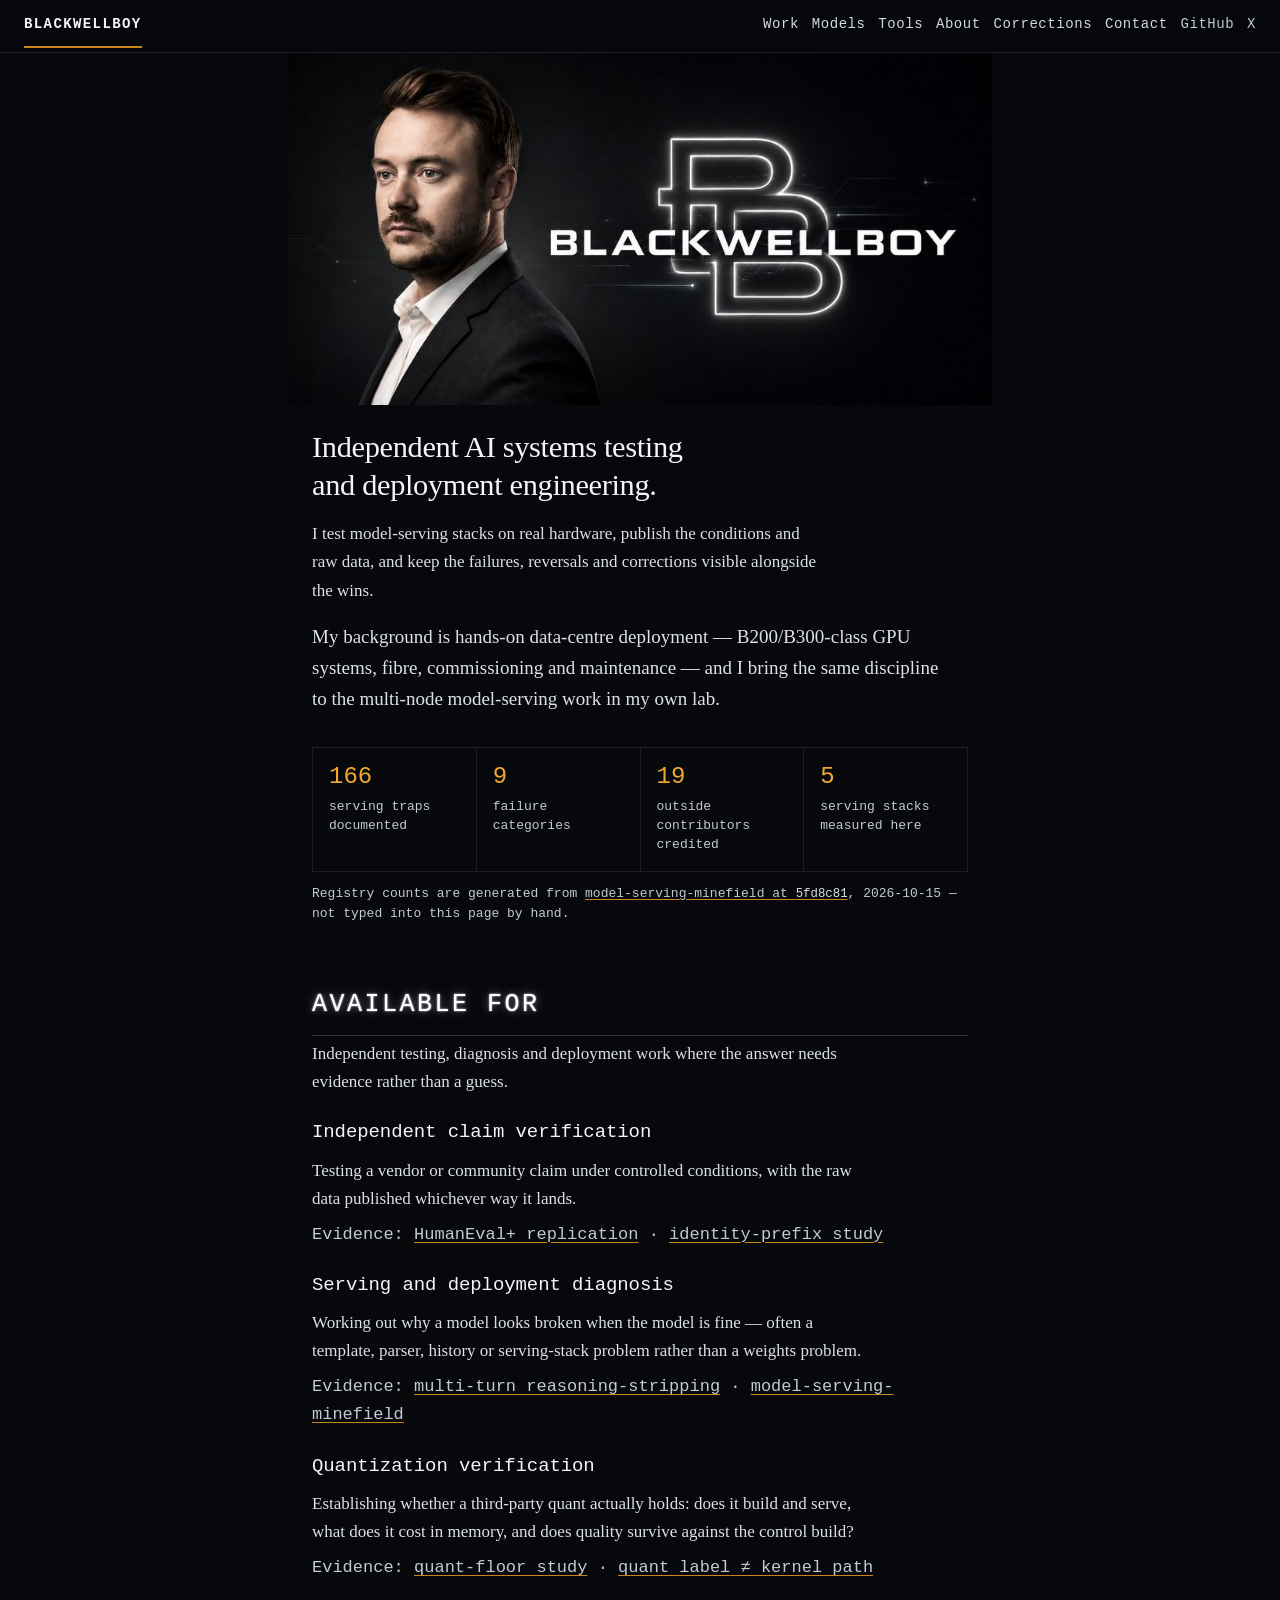
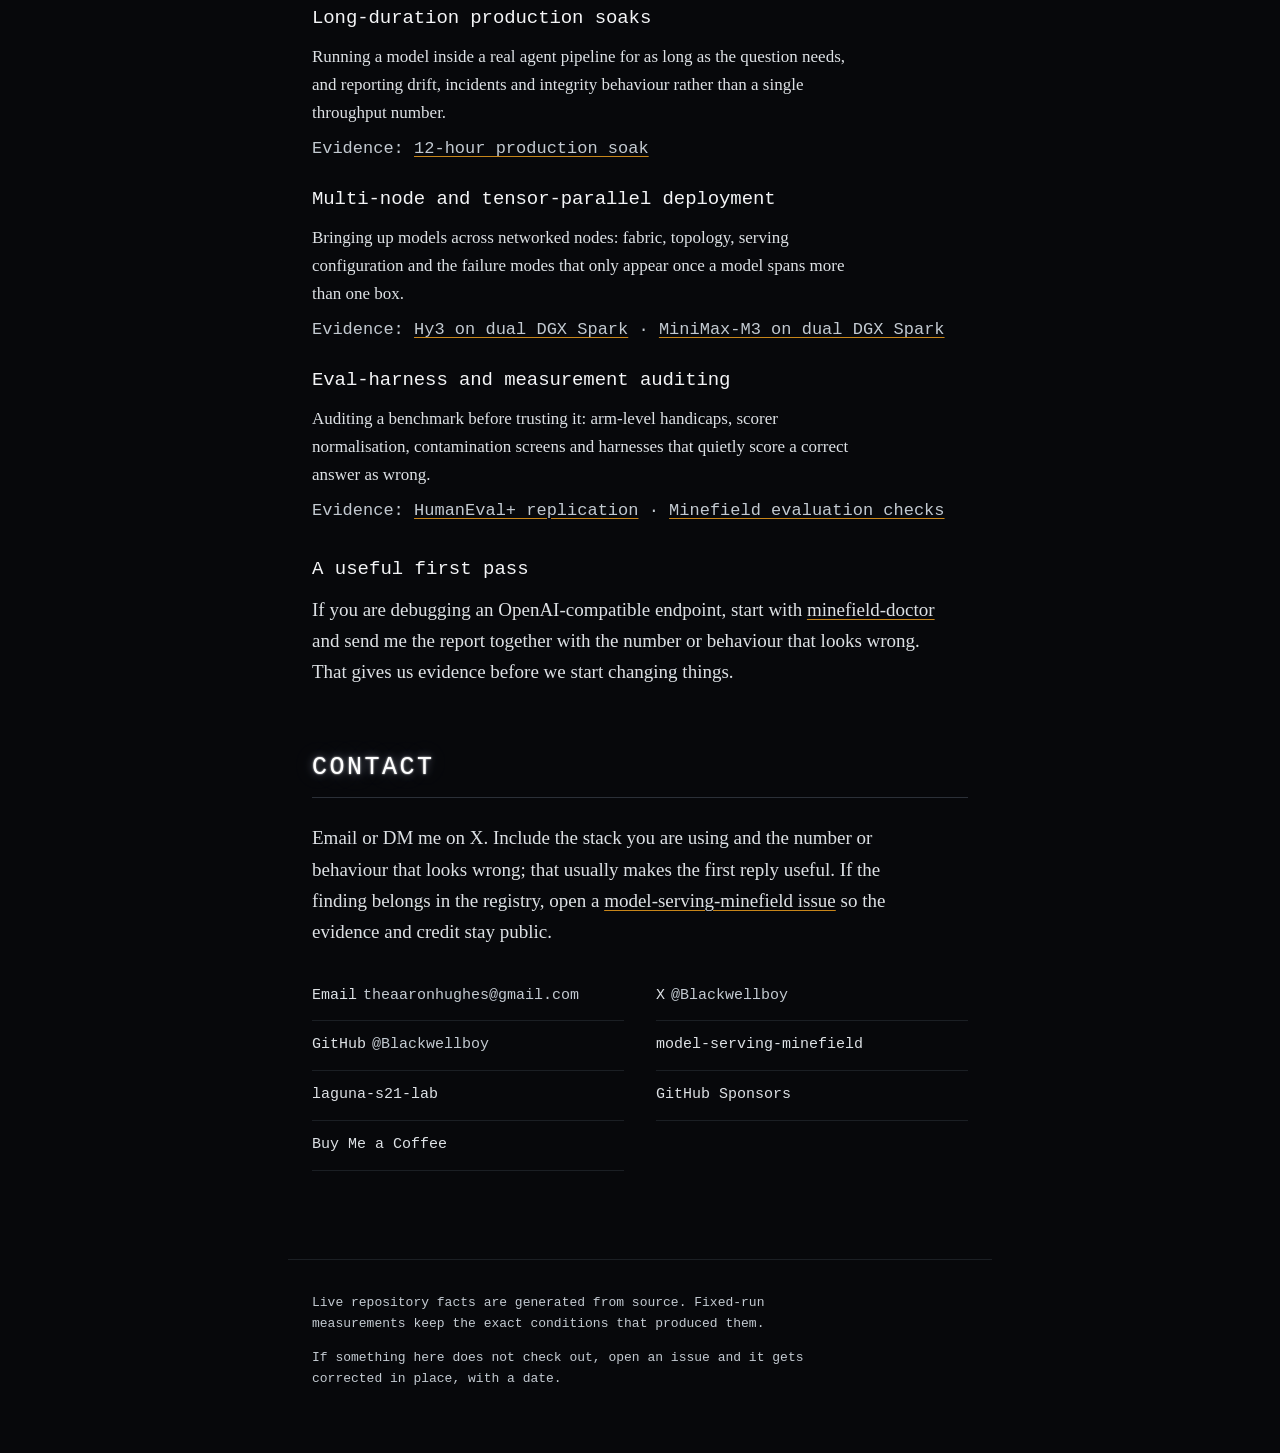
==== commit 104cd611: "build: regenerate from registry 5fd8c81" ====
--- a/index.html
+++ b/index.html
@@ -59,7 +59,7 @@
       <div class="stat"><b>19</b><span>outside contributors credited</span></div>
       <div class="stat"><b>5</b><span>serving stacks measured here</span></div>
     </div>
-    <p class="counted-at">Registry counts are generated from <a href="https://github.com/Blackwellboy/model-serving-minefield/tree/f4db58fb1e2411ca336b6ee0c298357b17a39a05">model-serving-minefield at <code>f4db58f</code></a>, 2026-10-15 — not typed into this page by hand.</p>
+    <p class="counted-at">Registry counts are generated from <a href="https://github.com/Blackwellboy/model-serving-minefield/tree/5fd8c817916e83a778ecd60133cd39d7d25c54bd">model-serving-minefield at <code>5fd8c81</code></a>, 2026-10-15 — not typed into this page by hand.</p>
   </div>
 
   <section id="available">
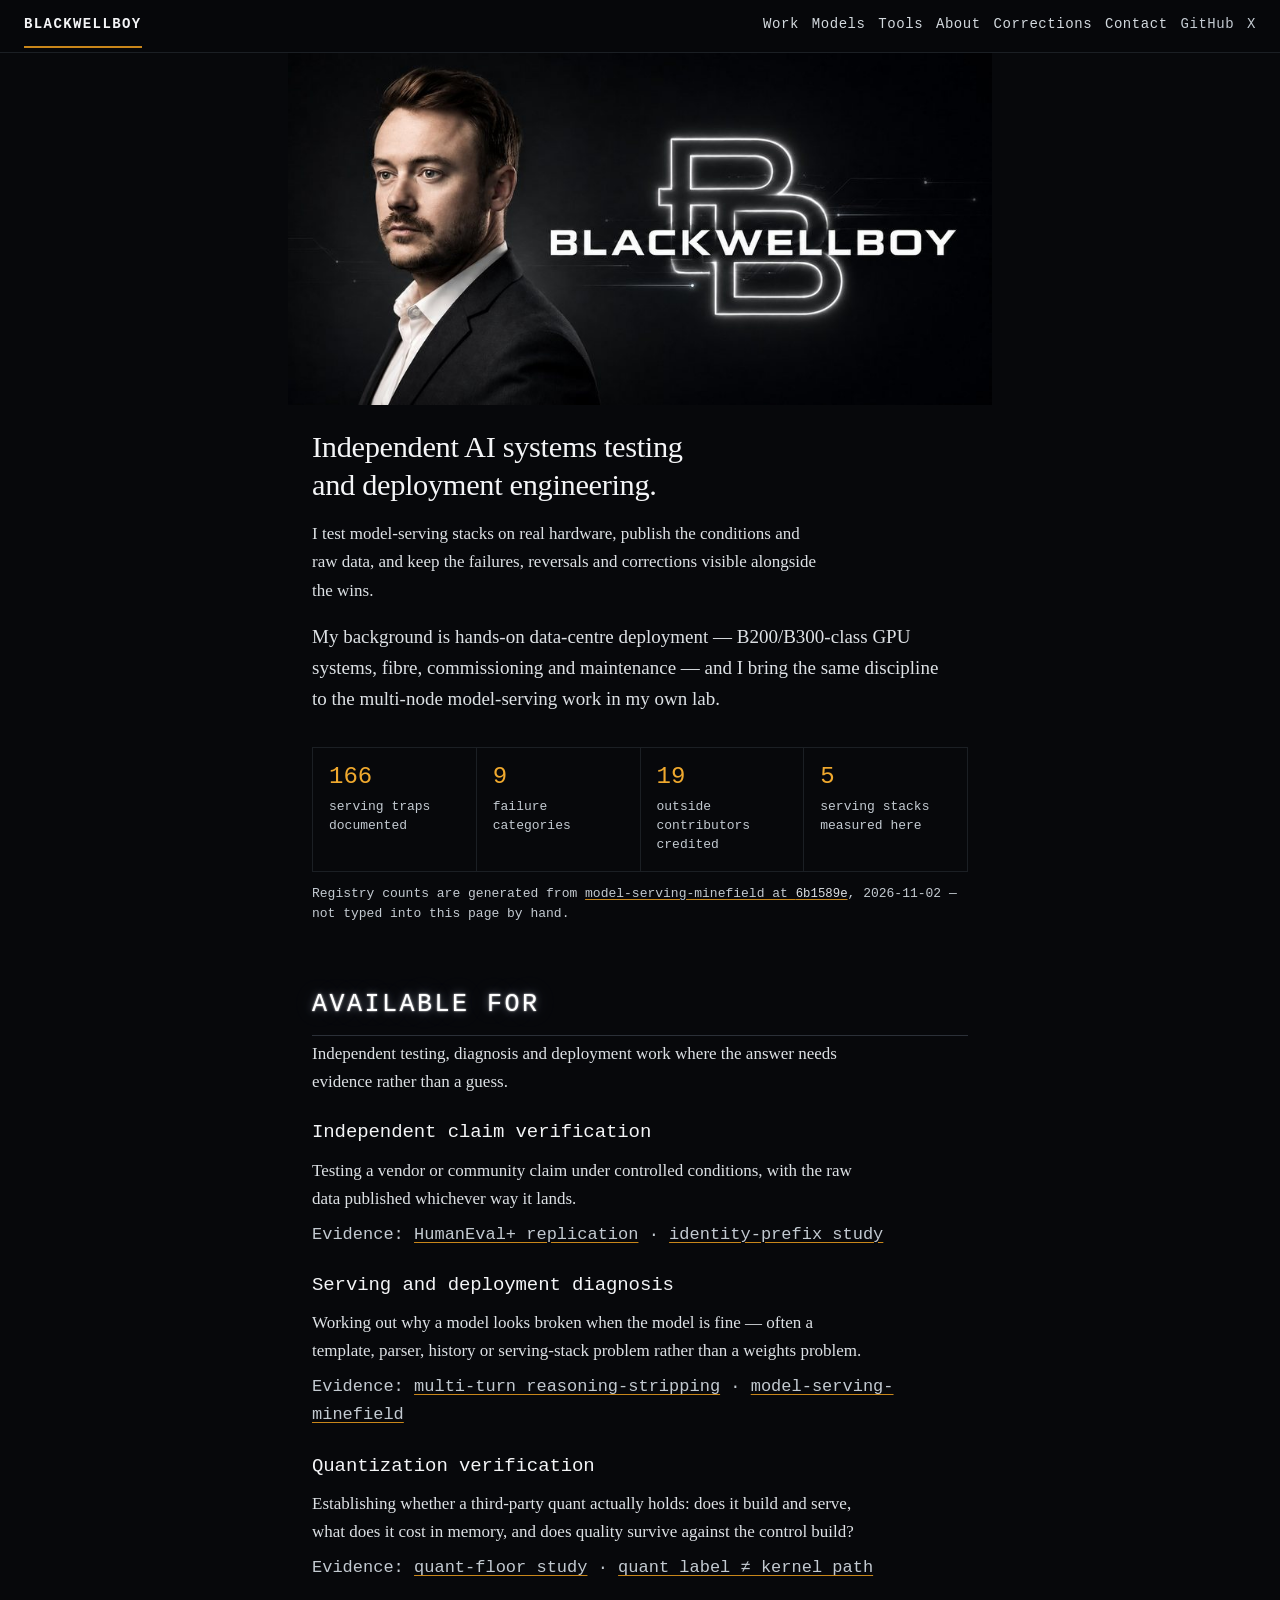
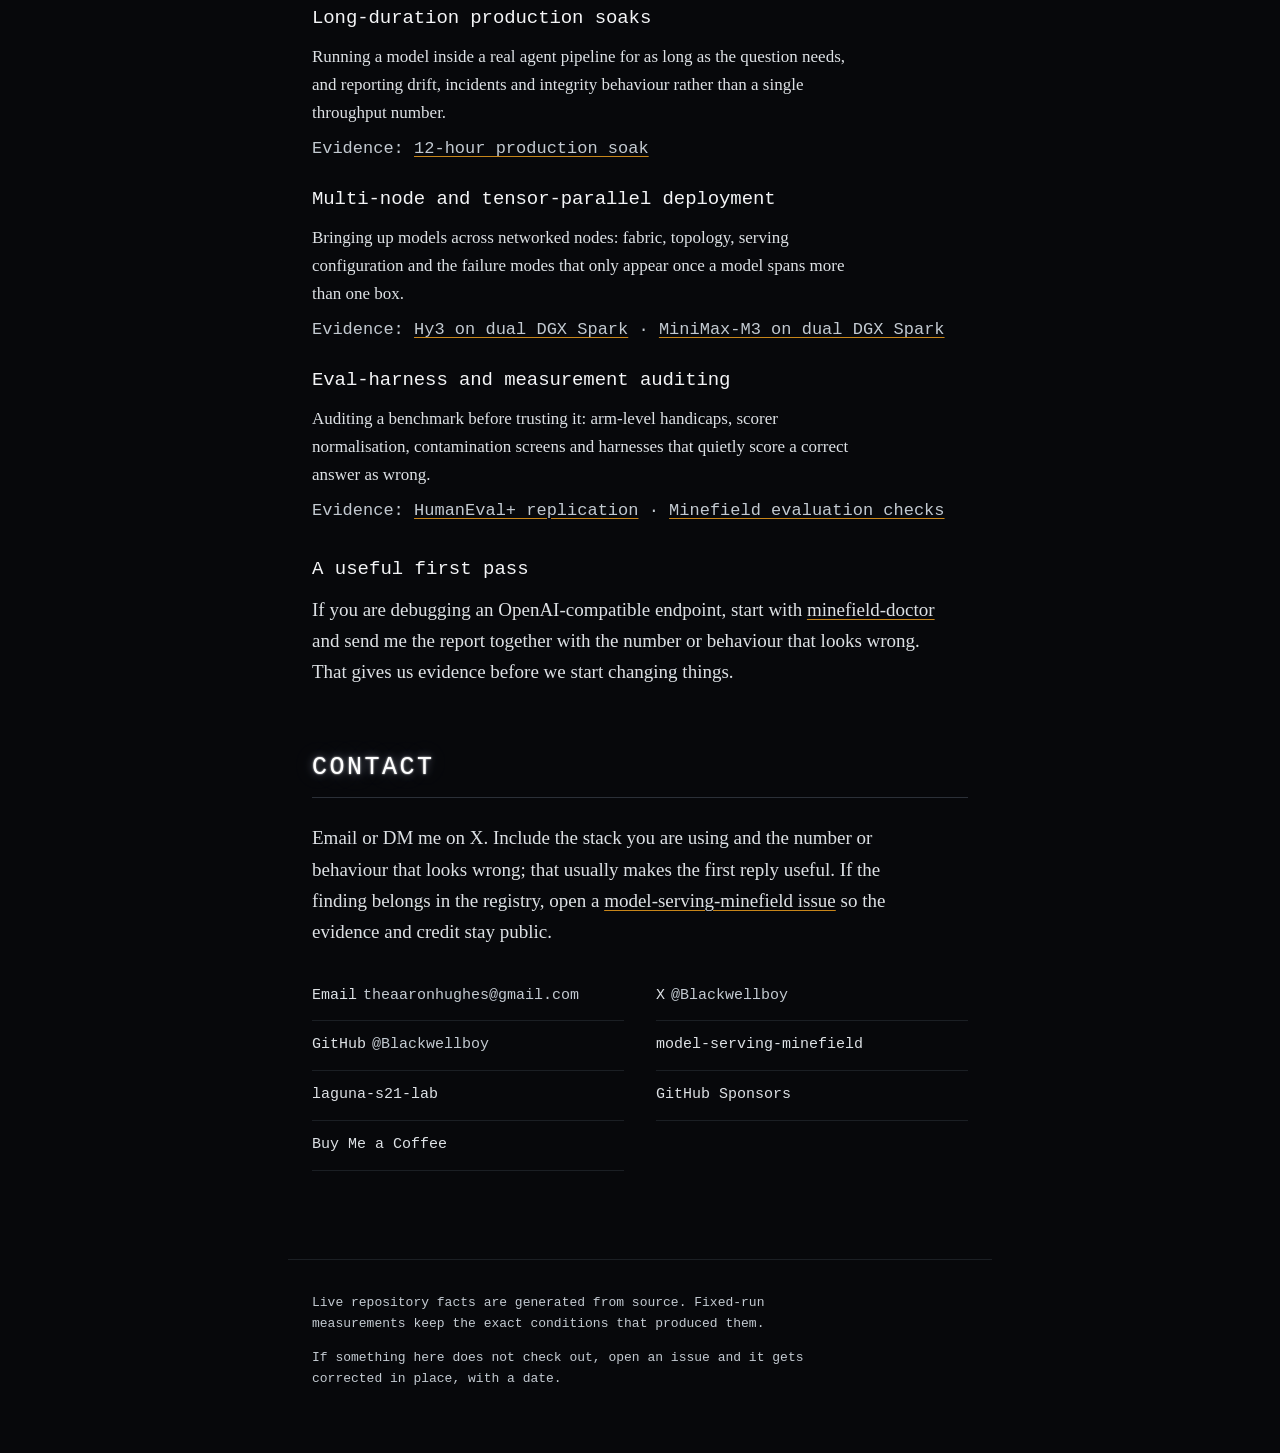
==== commit 200c2543: "build: regenerate from registry 6b1589e" ====
--- a/index.html
+++ b/index.html
@@ -59,7 +59,7 @@
       <div class="stat"><b>19</b><span>outside contributors credited</span></div>
       <div class="stat"><b>5</b><span>serving stacks measured here</span></div>
     </div>
-    <p class="counted-at">Registry counts are generated from <a href="https://github.com/Blackwellboy/model-serving-minefield/tree/5fd8c817916e83a778ecd60133cd39d7d25c54bd">model-serving-minefield at <code>5fd8c81</code></a>, 2026-10-15 — not typed into this page by hand.</p>
+    <p class="counted-at">Registry counts are generated from <a href="https://github.com/Blackwellboy/model-serving-minefield/tree/6b1589e43e0be0465cb4c7f4c09c339a4777f069">model-serving-minefield at <code>6b1589e</code></a>, 2026-11-02 — not typed into this page by hand.</p>
   </div>
 
   <section id="available">
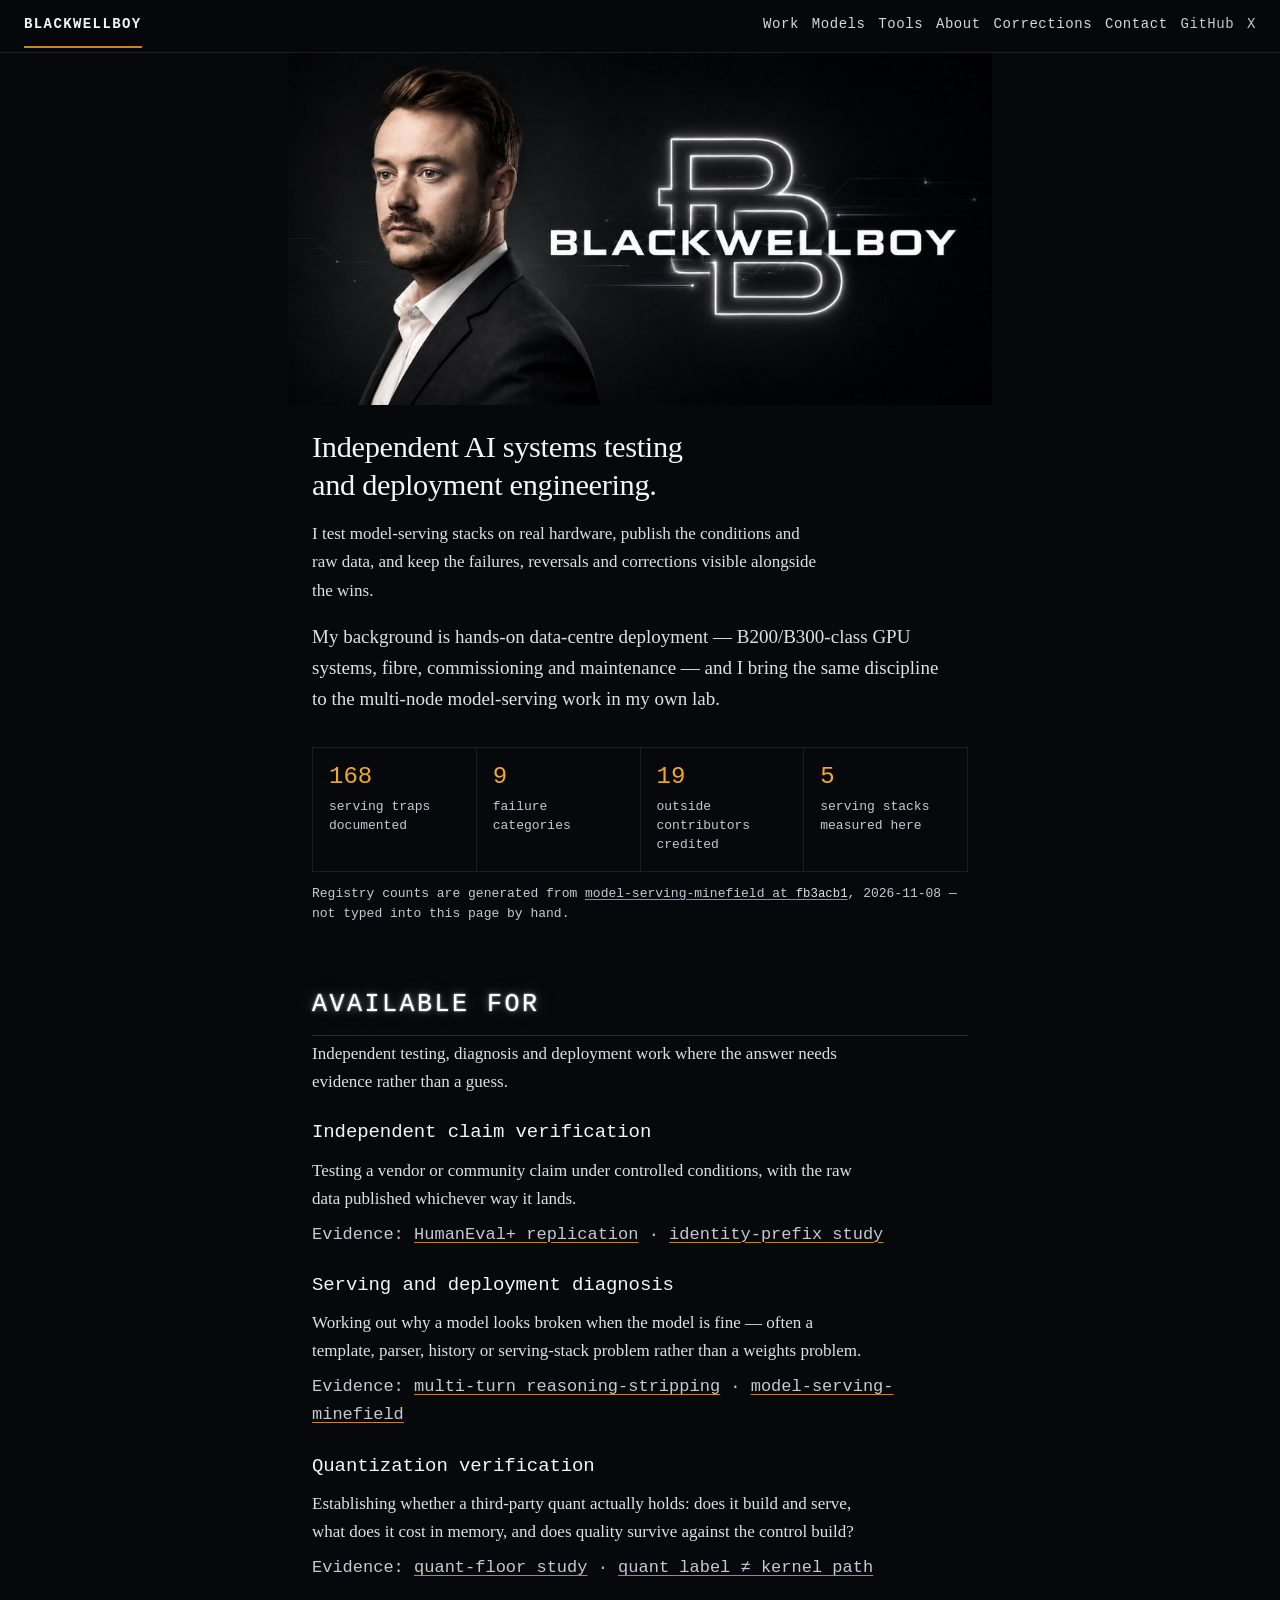
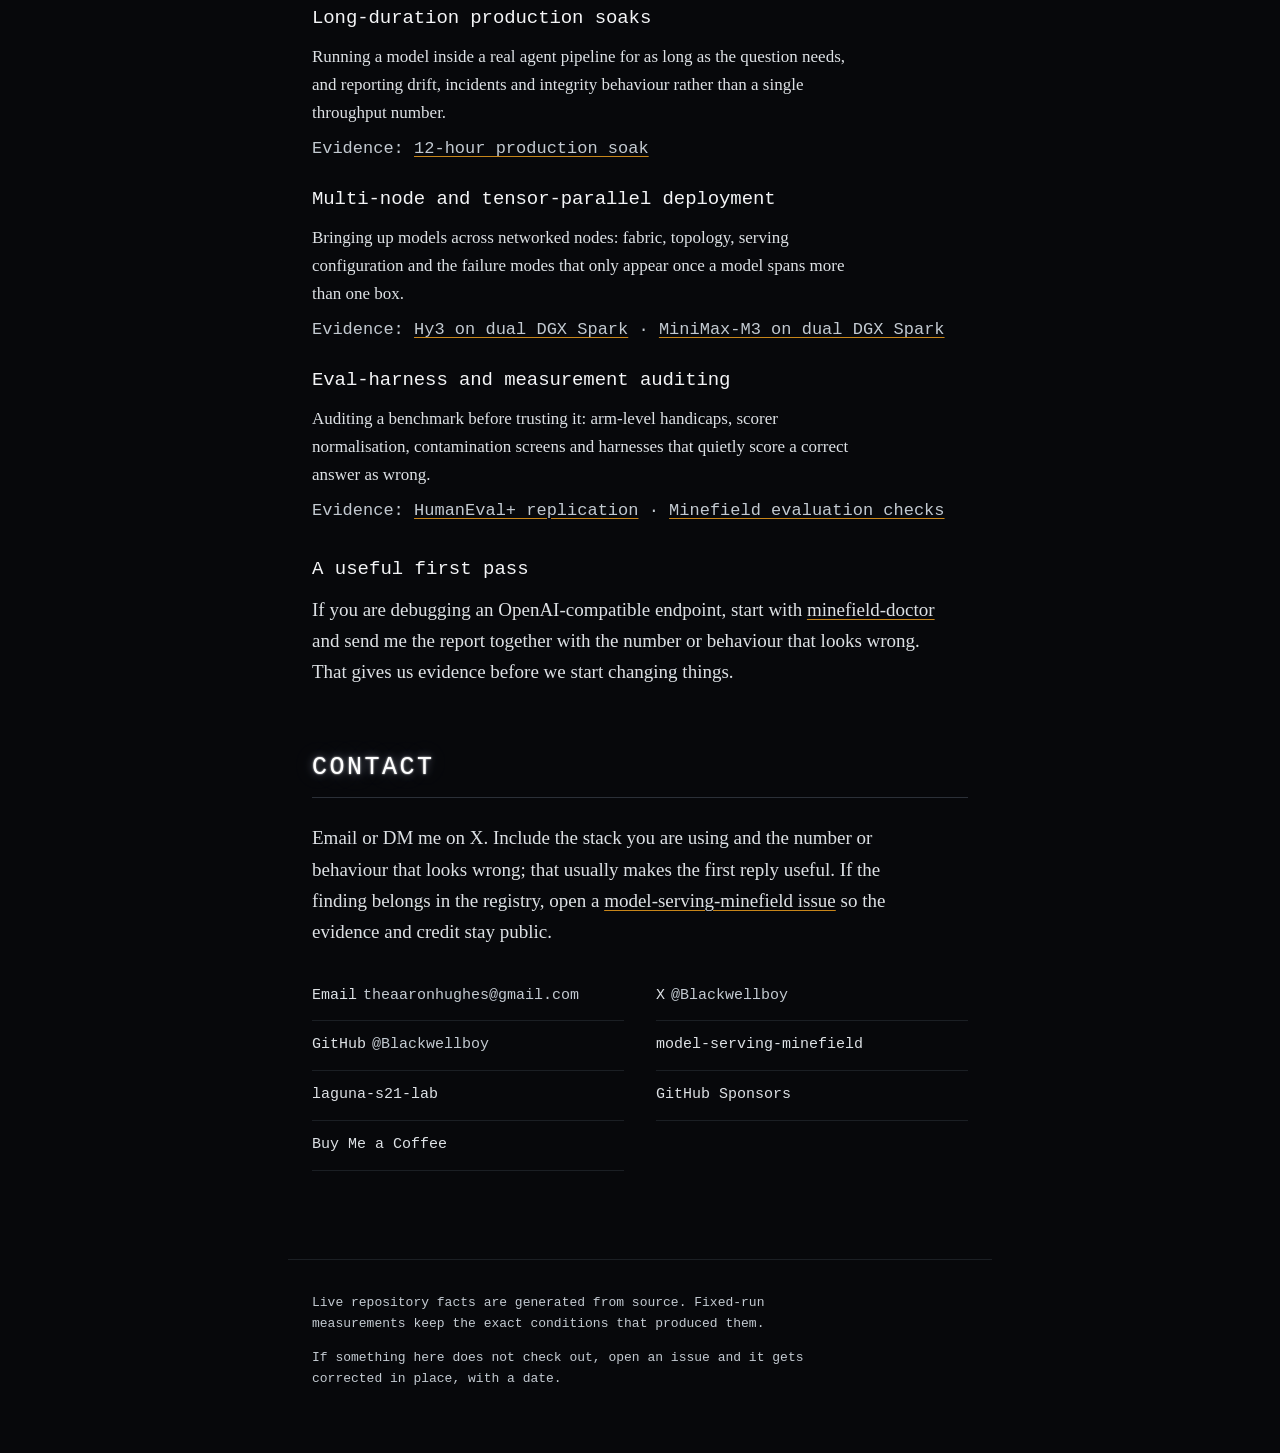
==== commit 7e4697ea: "build: regenerate from registry fb3acb1" ====
--- a/index.html
+++ b/index.html
@@ -54,12 +54,12 @@
     <p>My background is hands-on data-centre deployment — B200/B300-class GPU systems, fibre, commissioning and maintenance — and I bring the same discipline to the multi-node model-serving work in my own lab.</p>
 
     <div class="stats">
-      <div class="stat"><b>166</b><span>serving traps documented</span></div>
+      <div class="stat"><b>168</b><span>serving traps documented</span></div>
       <div class="stat"><b>9</b><span>failure categories</span></div>
       <div class="stat"><b>19</b><span>outside contributors credited</span></div>
       <div class="stat"><b>5</b><span>serving stacks measured here</span></div>
     </div>
-    <p class="counted-at">Registry counts are generated from <a href="https://github.com/Blackwellboy/model-serving-minefield/tree/6b1589e43e0be0465cb4c7f4c09c339a4777f069">model-serving-minefield at <code>6b1589e</code></a>, 2026-11-02 — not typed into this page by hand.</p>
+    <p class="counted-at">Registry counts are generated from <a href="https://github.com/Blackwellboy/model-serving-minefield/tree/fb3acb1fef11db8df2ba61d7946ce778b4ff4b7e">model-serving-minefield at <code>fb3acb1</code></a>, 2026-11-08 — not typed into this page by hand.</p>
   </div>
 
   <section id="available">
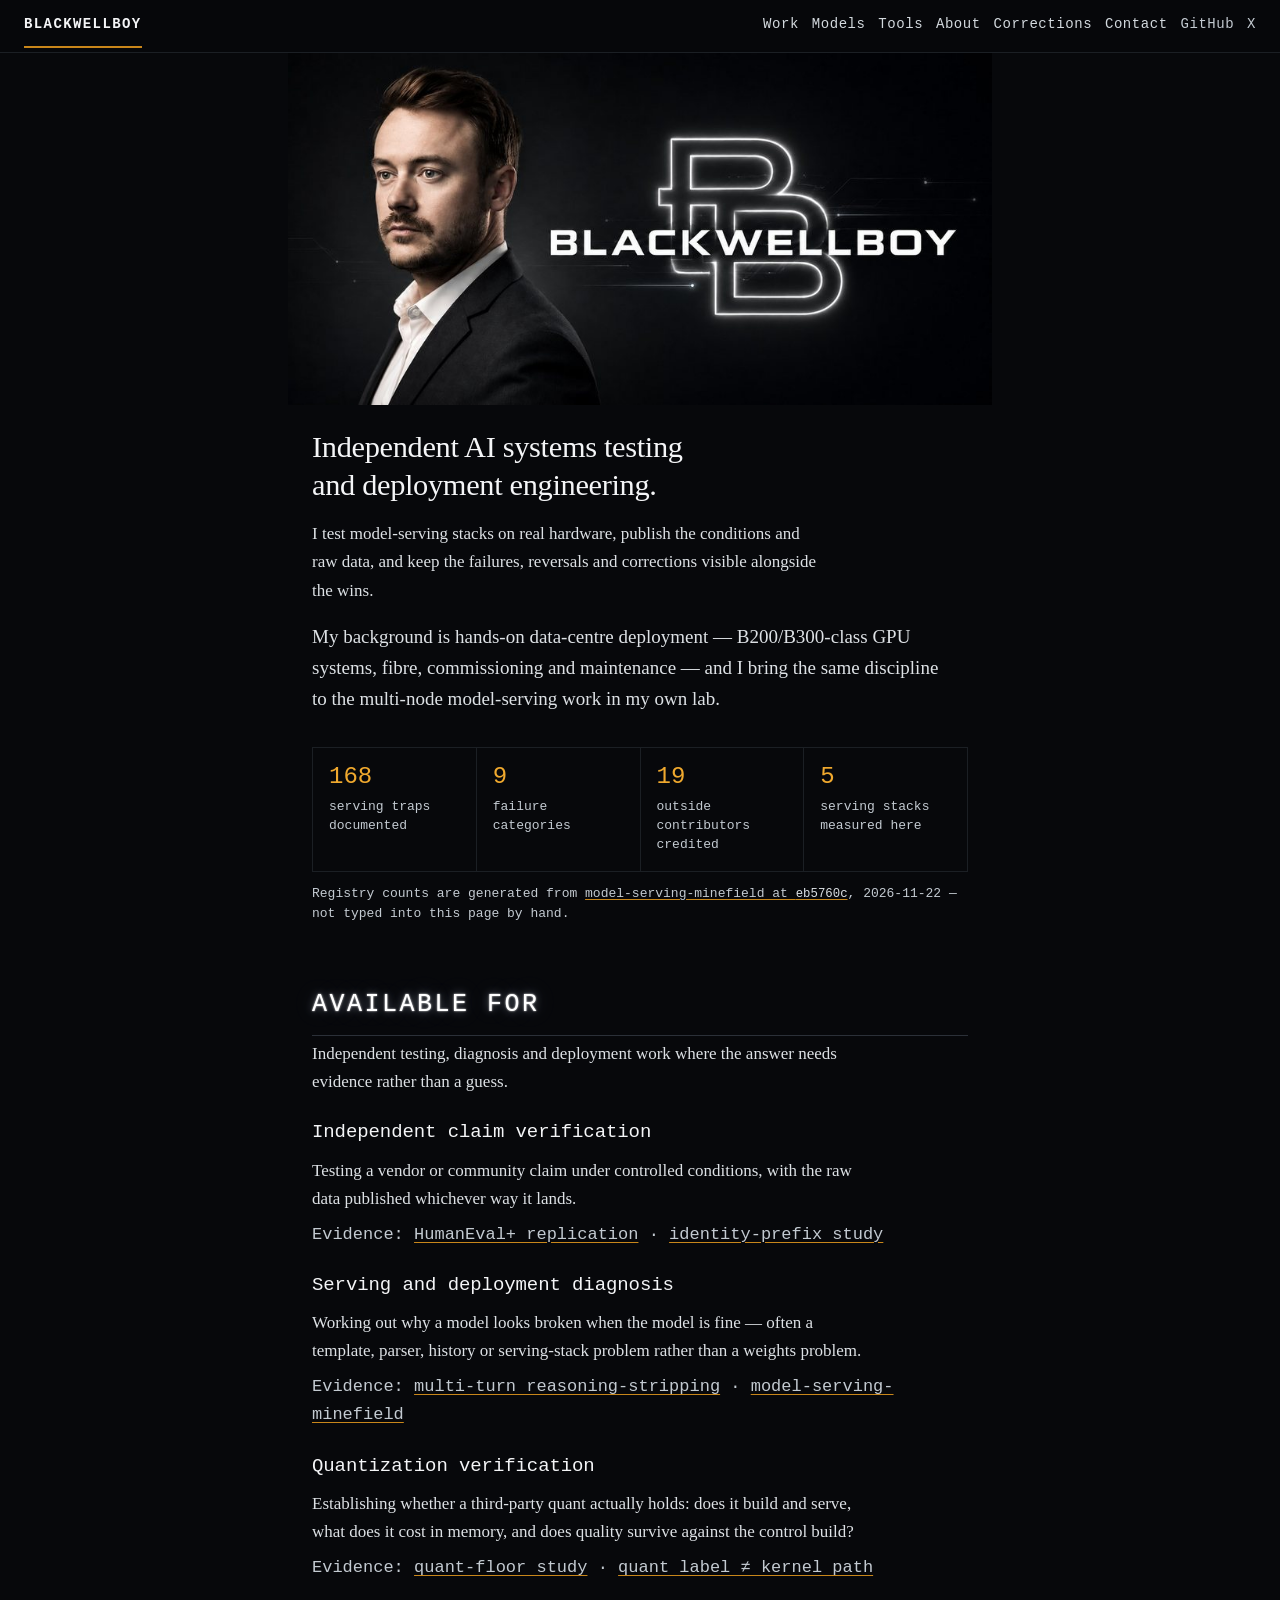
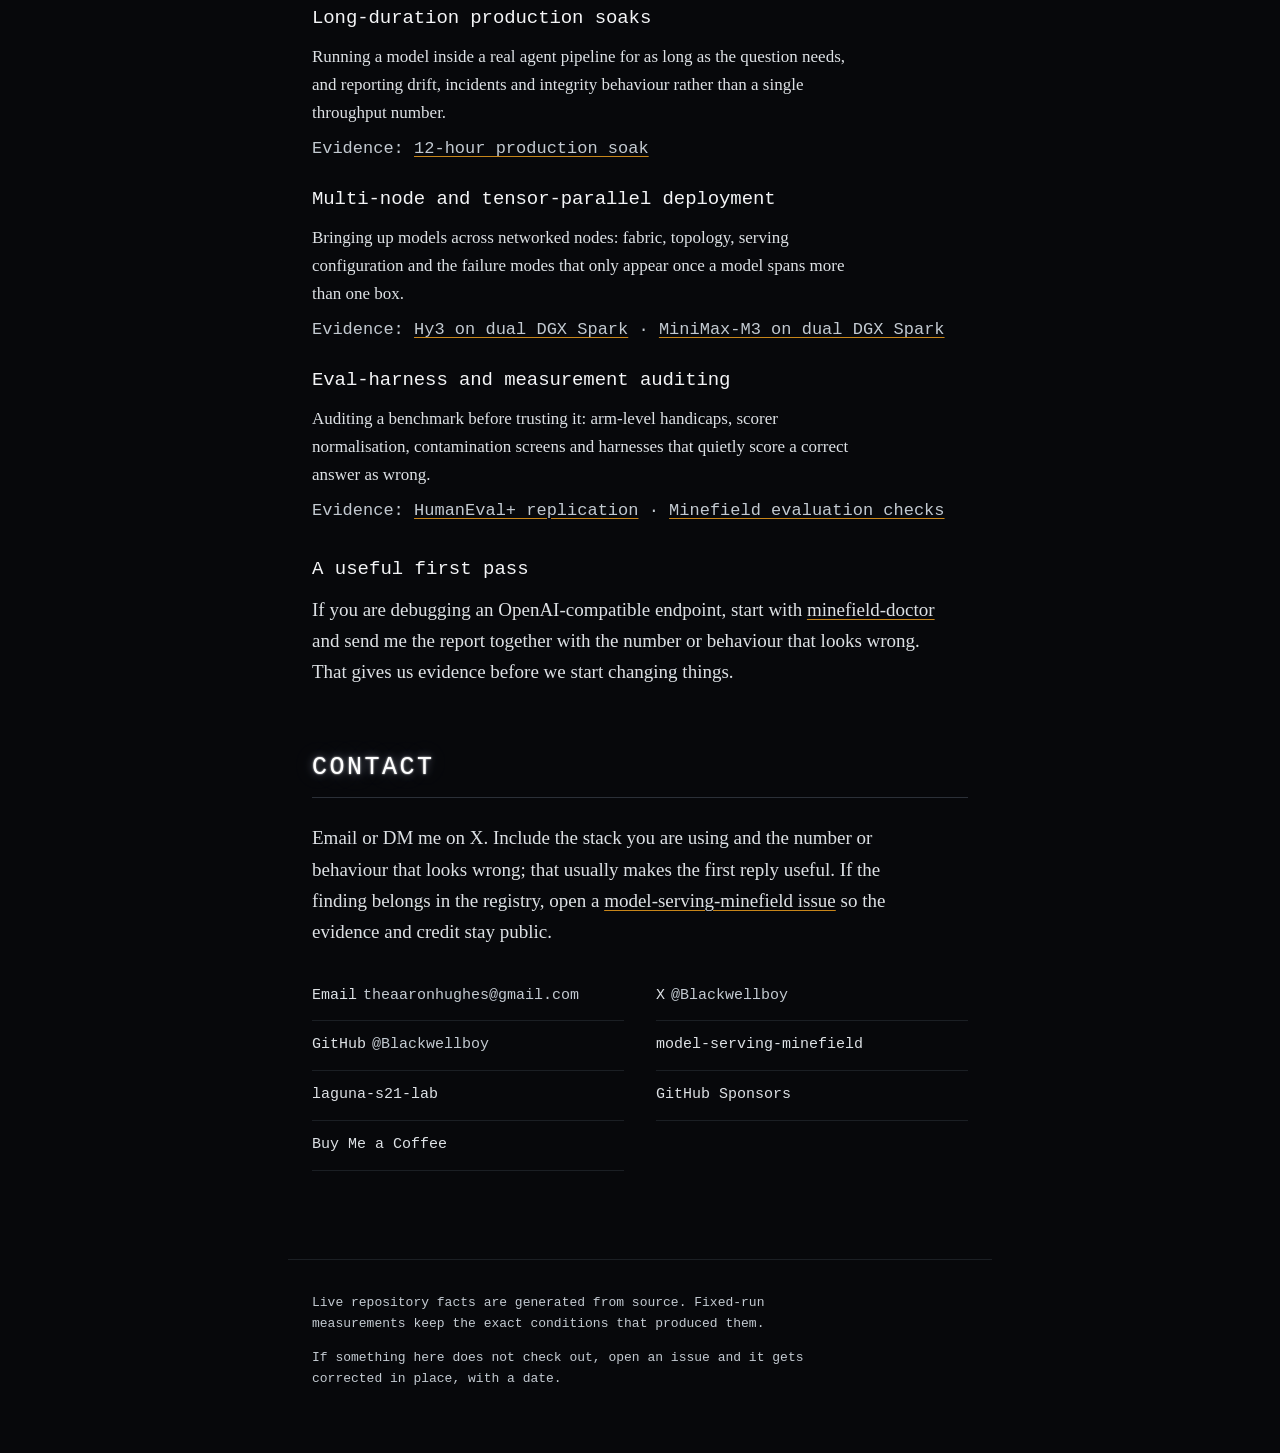
==== commit abf2d008: "build: regenerate from registry eb5760c" ====
--- a/index.html
+++ b/index.html
@@ -59,7 +59,7 @@
       <div class="stat"><b>19</b><span>outside contributors credited</span></div>
       <div class="stat"><b>5</b><span>serving stacks measured here</span></div>
     </div>
-    <p class="counted-at">Registry counts are generated from <a href="https://github.com/Blackwellboy/model-serving-minefield/tree/fb3acb1fef11db8df2ba61d7946ce778b4ff4b7e">model-serving-minefield at <code>fb3acb1</code></a>, 2026-11-08 — not typed into this page by hand.</p>
+    <p class="counted-at">Registry counts are generated from <a href="https://github.com/Blackwellboy/model-serving-minefield/tree/eb5760c3c49ee01c8bcb0b0b7bf2b268882824ea">model-serving-minefield at <code>eb5760c</code></a>, 2026-11-22 — not typed into this page by hand.</p>
   </div>
 
   <section id="available">
